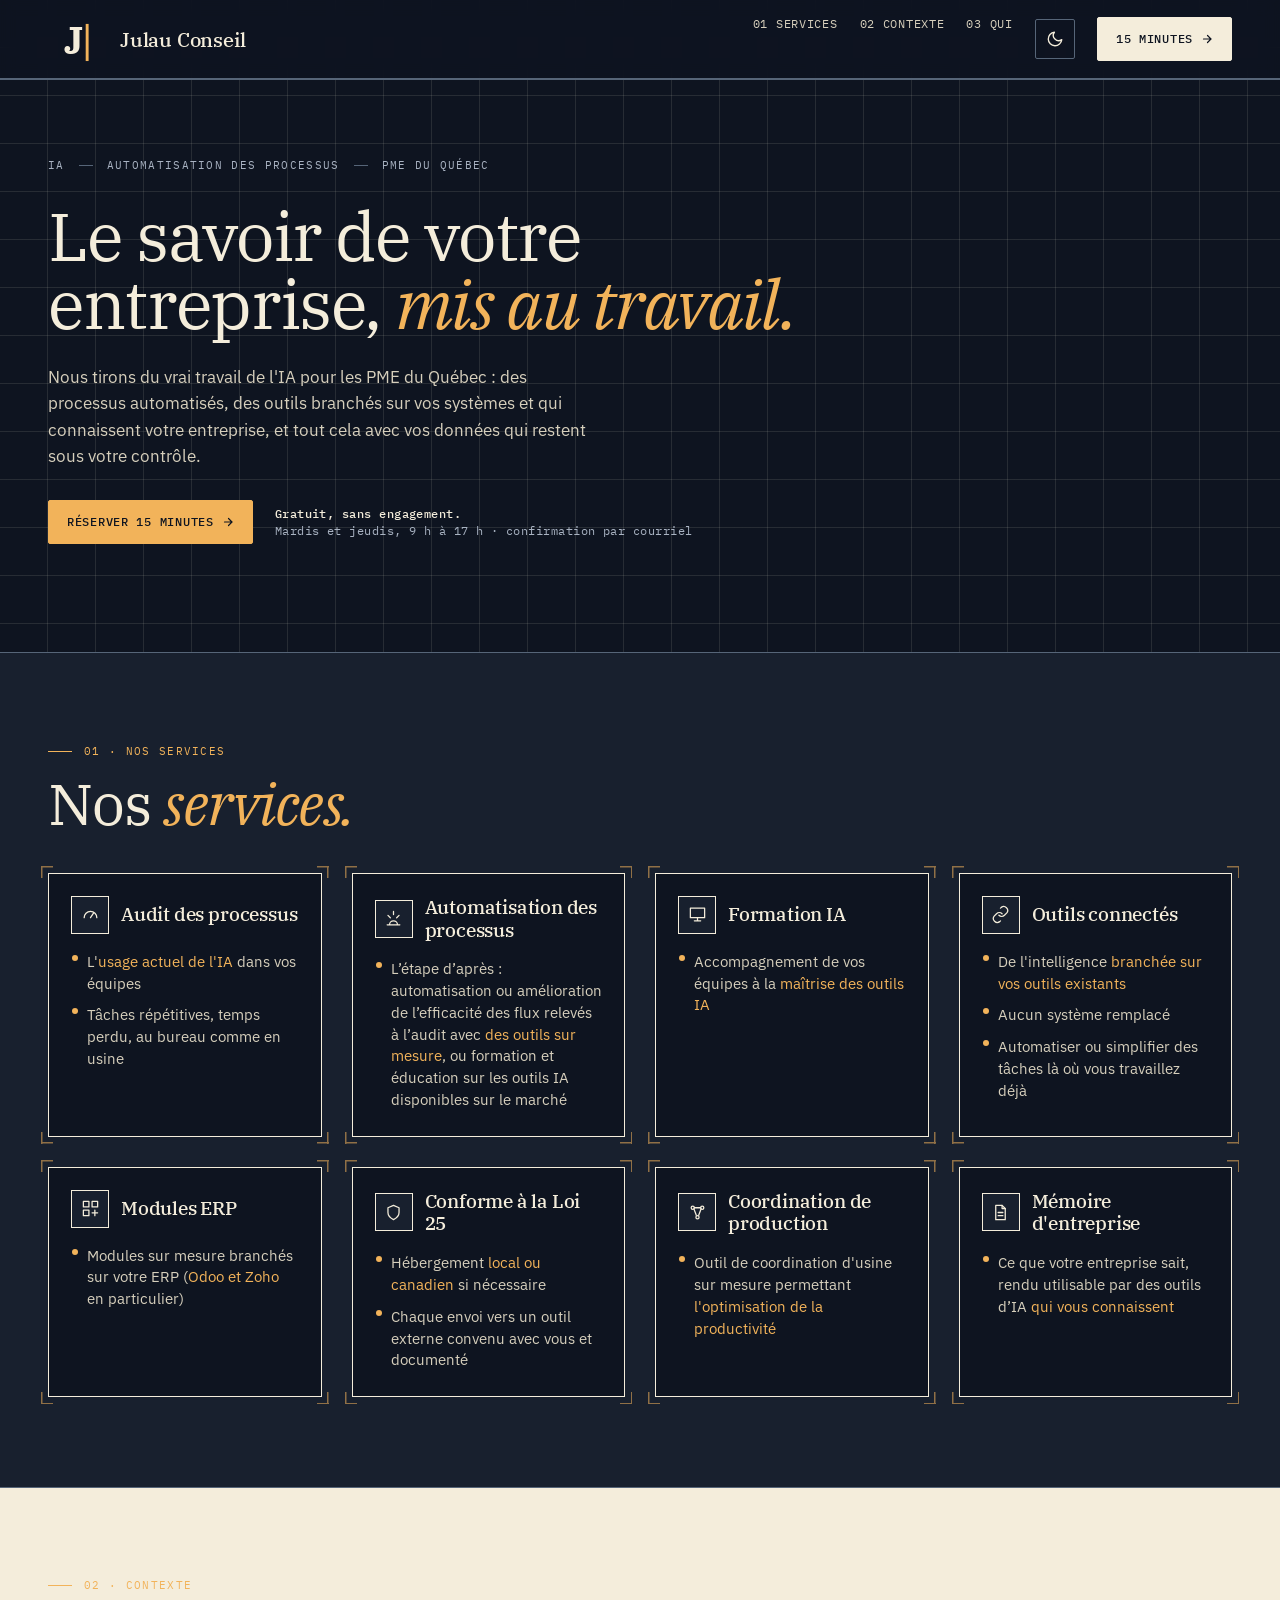
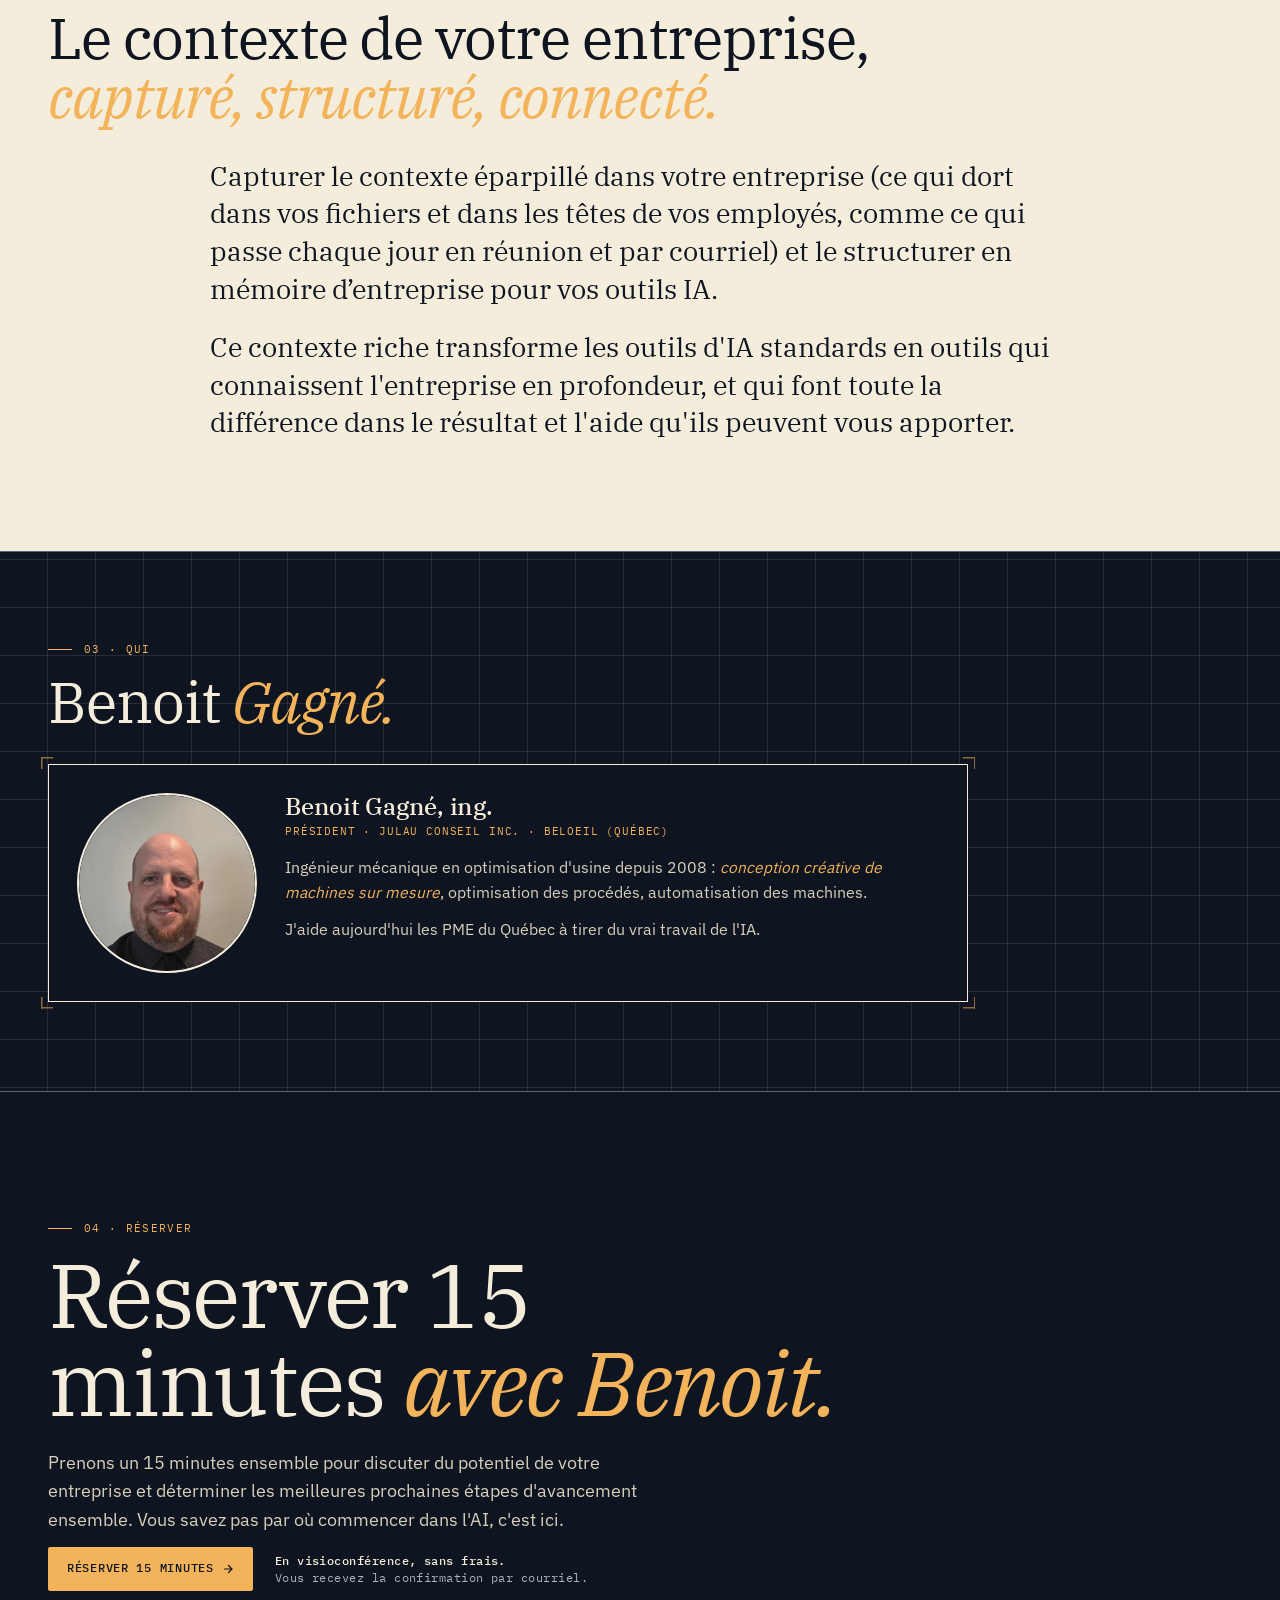
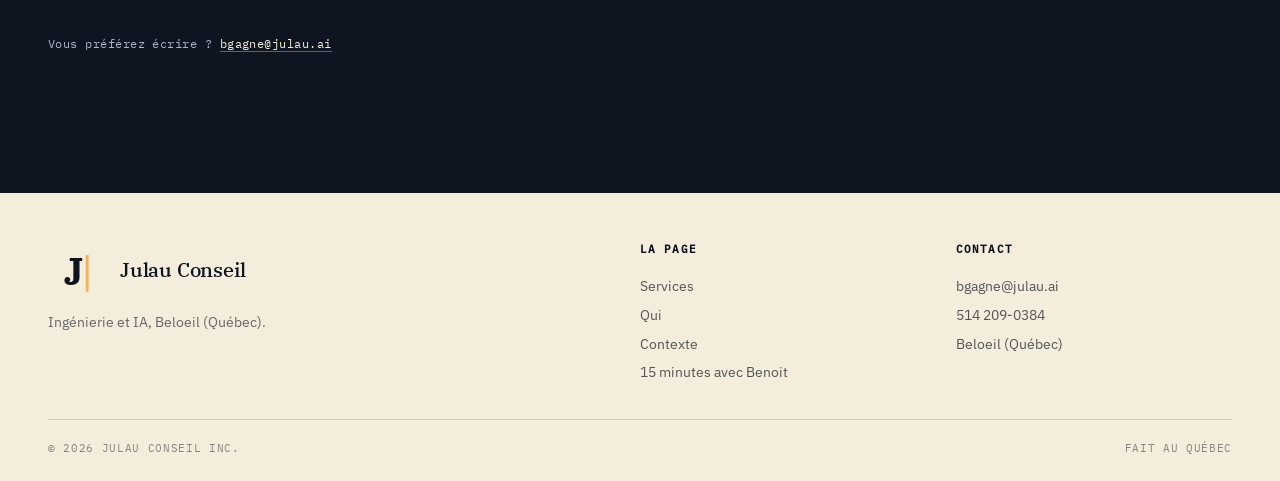
==== index.html @ 81b2fa77 "Site v13 : la version simple, en français, remplace la page d'attente Hero tranché par Benoit, huit " ====
<!doctype html>
<html lang="fr" data-theme="noir"><head><meta charset="utf-8"/><meta name="viewport" content="width=device-width,initial-scale=1"/>
<title>Julau Conseil · IA et automatisation des processus</title>
<meta name="description" content="Julau Conseil : audit et automatisation des processus, formation IA, outils connectés, modules ERP (Odoo, Zoho) et coordination de production pour les PME du Québec. Vos données sous votre contrôle. Réserver 15 minutes.">
<link rel="alternate" hreflang="fr" href="https://julau.ai/">
<link rel="alternate" hreflang="x-default" href="https://julau.ai/">
<link rel="stylesheet" href="fonts.css"><link rel="stylesheet" href="site.css">
<link rel="stylesheet" href="v13-anim.css">
<script>(function(){try{var t=localStorage.getItem('julau-theme');document.documentElement.setAttribute('data-theme',(t==='noir'||t==='atelier')?t:'noir')}catch(_){document.documentElement.setAttribute('data-theme','noir')}})();</script>
<style>
/* v13 · la version simple (COMMENTAIRES-BENOIT-2026-09-15.md) : hero tranché, sept tuiles égales, le fond, qui, réserver. */
.sv p{font-size:14.5px}
section{padding:clamp(56px,7vw,92px) 0}
.sept .sv{padding:22px 22px 20px}
.sept .sv h3{font-size:19px;margin-bottom:8px}
.fp{width:180px;height:180px}@media(max-width:640px){.fp{width:150px;height:150px}}
@media(min-width:641px){.f{grid-template-columns:180px 1fr}}
</style>
</head><body>

<header class="nav"><div class="wrap ni">
<a href="#" class="logo"><svg class="lm" viewBox="0 0 100 100" aria-label="J"><text x="62" y="76" text-anchor="end" font-size="66">J</text><rect x="65" y="24" width="5" height="64"/></svg>Julau Conseil</a>
<nav class="nl"><a href="#services" class="hs">01 Services</a><a href="#fond" class="hs">02 Contexte</a><a href="#qui" class="hs">03 Qui</a>
<button class="tglt" id="themeToggle" aria-label="Basculer entre thème clair et sombre" title="Basculer thème">
  <svg class="sun" viewBox="0 0 24 24" fill="none" stroke="currentColor" stroke-width="1.8" stroke-linecap="round" stroke-linejoin="round"><circle cx="12" cy="12" r="4"/><path d="M12 2v2M12 20v2M4.93 4.93l1.41 1.41M17.66 17.66l1.41 1.41M2 12h2M20 12h2M4.93 19.07l1.41-1.41M17.66 6.34l1.41-1.41"/></svg>
  <svg class="moon" viewBox="0 0 24 24" fill="none" stroke="currentColor" stroke-width="1.8" stroke-linecap="round" stroke-linejoin="round"><path d="M21 12.79A9 9 0 1 1 11.21 3 7 7 0 0 0 21 12.79z"/></svg>
</button>
<a href="https://agenticos-lab.tail023ea2.ts.net/bgagne/premier-contact" class="btn b1" rel="noopener">15 minutes <svg class="ar" width="12" height="12" viewBox="0 0 24 24" fill="none" stroke="currentColor" stroke-width="2.4" stroke-linecap="round"><path d="M5 12h14M13 5l7 7-7 7"/></svg></a></nav>
</div></header>

<section class="hero"><div class="wrap">
  <div class="h-meta v13-rv"><span>IA</span><span class="s"></span><span>Automatisation des processus</span><span class="s"></span><span>PME du Québec</span></div>
  <h1 class="ht v13-rv d1">Le savoir de votre entreprise, <span class="em">mis au travail.</span></h1>
<p class="hs v13-rv d2">Nous tirons du vrai travail de l'IA pour les PME du Québec : des processus automatisés, des outils branchés sur vos systèmes et qui connaissent votre entreprise, et tout cela avec vos données qui restent sous votre contrôle.</p>
  <div class="hc v13-rv d3">
    <a href="https://agenticos-lab.tail023ea2.ts.net/bgagne/premier-contact" class="btn b1 rouille" rel="noopener">Réserver 15 minutes <svg class="ar" width="12" height="12" viewBox="0 0 24 24" fill="none" stroke="currentColor" stroke-width="2.4" stroke-linecap="round"><path d="M5 12h14M13 5l7 7-7 7"/></svg></a>
    <div class="dispo"><b>Gratuit, sans engagement.</b><br>Mardis et jeudis, 9 h à 17 h · confirmation par courriel</div>
  </div>
</div></section>

<section class="plein" id="services"><div class="wrap">
  <div class="v13-rv"><div class="sn">01 · Nos services</div>
  <h2 class="st">Nos <span class="em">services.</span></h2></div>
  <div class="sept">
    <div class="sv v13-rv d1"><div class="tete"><div class="ib"><svg viewBox="0 0 24 24"><path d="M4 16a8 8 0 0 1 16 0"/><path d="M12 16l4-6"/></svg></div><h3>Audit des processus</h3></div>
      <ul><li>L'<span class="em">usage actuel de l'IA</span> dans vos équipes</li><li>Tâches répétitives, temps perdu, au bureau comme en usine</li></ul></div>
    <div class="sv v13-rv d2"><div class="tete"><div class="ib"><svg viewBox="0 0 24 24"><path d="M12 3v4M5 8l3 3M19 8l-3 3M4 20h16M7 20a5 5 0 0 1 10 0"/></svg></div><h3>Automatisation des processus</h3></div>
      <ul><li>L’étape d’après : automatisation ou amélioration de l’efficacité des flux relevés à l’audit avec <span class="em">des outils sur mesure</span>, ou formation et éducation sur les outils IA disponibles sur le marché</li></ul></div>
    <div class="sv v13-rv d3"><div class="tete"><div class="ib"><svg viewBox="0 0 24 24"><rect x="3" y="4" width="18" height="12"/><path d="M8 20h8M12 16v4"/></svg></div><h3>Formation IA</h3></div>
      <ul><li>Accompagnement de vos équipes à la <span class="em">maîtrise des outils IA</span></li></ul></div>
    <div class="sv v13-rv d4"><div class="tete"><div class="ib"><svg viewBox="0 0 24 24"><path d="M10 13a5 5 0 0 0 7 0l3-3a5 5 0 0 0-7-7l-1 1"/><path d="M14 11a5 5 0 0 0-7 0l-3 3a5 5 0 0 0 7 7l1-1"/></svg></div><h3>Outils connectés</h3></div>
      <ul><li>De l'intelligence <span class="em">branchée sur vos outils existants</span></li><li>Aucun système remplacé</li><li>Automatiser ou simplifier des tâches là où vous travaillez déjà</li></ul></div>
    <div class="sv v13-rv d1"><div class="tete"><div class="ib"><svg viewBox="0 0 24 24"><rect x="3" y="3" width="7" height="7"/><rect x="14" y="3" width="7" height="7"/><rect x="3" y="14" width="7" height="7"/><path d="M17.5 14v7M14 17.5h7"/></svg></div><h3>Modules ERP</h3></div>
      <ul><li>Modules sur mesure branchés sur votre ERP (<span class="em">Odoo et Zoho</span> en particulier)</li></ul></div>
    <div class="sv v13-rv d2"><div class="tete"><div class="ib"><svg viewBox="0 0 24 24"><path d="M12 21s7-3.5 7-9V6l-7-3-7 3v6c0 5.5 7 9 7 9z"/></svg></div><h3>Conforme à la Loi 25</h3></div>
      <ul><li>Hébergement <span class="em">local ou canadien</span> si nécessaire</li><li>Chaque envoi vers un outil externe convenu avec vous et documenté</li></ul></div>
    <div class="sv v13-rv d3"><div class="tete"><div class="ib"><svg viewBox="0 0 24 24"><circle cx="6" cy="6" r="2"/><circle cx="18" cy="6" r="2"/><circle cx="12" cy="18" r="2"/><path d="M7.5 7.5l3 8M16.5 7.5l-3 8M8 6h8"/></svg></div><h3>Coordination de production</h3></div>
      <ul><li>Outil de coordination d'usine sur mesure permettant <span class="em">l'optimisation de la productivité</span></li></ul></div>
    <div class="sv v13-rv d4"><div class="tete"><div class="ib"><svg viewBox="0 0 24 24"><path d="M6 3h8l4 4v14H6z"/><path d="M14 3v4h4"/><path d="M9 12h6M9 16h6"/></svg></div><h3>Mémoire d'entreprise</h3></div><ul><li>Ce que votre entreprise sait, rendu utilisable par des outils d’IA <span class="em">qui vous connaissent</span></li></ul></div>
  </div>
</div></section>

<section class="prf" id="fond"><div class="wrap">
  <div class="v13-rv"><div class="sn">02 · Contexte</div><h2 class="st">Le contexte de votre entreprise, <span class="em">capturé, structuré, connecté.</span></h2></div>
  <div class="lt v13-rv d1">
    <p>Capturer le contexte éparpillé dans votre entreprise (ce qui dort dans vos fichiers et dans les têtes de vos employés, comme ce qui passe chaque jour en réunion et par courriel) et le structurer en mémoire d’entreprise pour vos outils IA.</p>
    <p>Ce contexte riche transforme les outils d'IA standards en outils qui connaissent l'entreprise en profondeur, et qui font toute la différence dans le résultat et l'aide qu'ils peuvent vous apporter.</p>
  </div>
</div></section>

<section id="qui"><div class="wrap">
  <div class="v13-rv"><div class="sn">03 · Qui</div><h2 class="st">Benoit <span class="em">Gagné.</span></h2></div>
  <div class="f v13-rv d1" style="margin-top:32px">
    <div class="fp rond"><img src="portrait-rond-large-480.webp" alt="Benoit Gagné, ingénieur, président de Julau Conseil" width="180" height="180" loading="lazy"></div>
    <div><h3 class="fn">Benoit Gagné, ing.</h3><div class="fr">Président · Julau Conseil inc. · Beloeil (Québec)</div>
      <p class="fb">Ingénieur mécanique en optimisation d'usine depuis 2008 : <span class="em">conception créative de machines sur mesure</span>, optimisation des procédés, automatisation des machines.</p>
      <p class="fb">J'aide aujourd'hui les PME du Québec à tirer du vrai travail de l'IA.</p></div>
  </div>
</div></section>

<section class="cf" id="reserver"><div class="wrap">
  <div class="v13-rv"><div class="sn">04 · Réserver</div>
  <h2>Réserver 15 minutes <span class="em">avec Benoit.</span></h2>
  <p class="ld">Prenons un 15 minutes ensemble pour discuter du potentiel de votre entreprise et déterminer les meilleures prochaines étapes d'avancement ensemble. Vous savez pas par où commencer dans l'AI, c'est ici.</p></div>
  <div class="hc v13-rv d1">
    <a href="https://agenticos-lab.tail023ea2.ts.net/bgagne/premier-contact" class="btn b1 rouille" rel="noopener">Réserver 15 minutes <svg class="ar" width="12" height="12" viewBox="0 0 24 24" fill="none" stroke="currentColor" stroke-width="2.4" stroke-linecap="round"><path d="M5 12h14M13 5l7 7-7 7"/></svg></a>
    <div class="dispo"><b>En visioconférence, sans frais.</b><br>Vous recevez la confirmation par courriel.</div>
  </div>
  <p class="autre v13-rv d2">Vous préférez écrire ? <a href="mailto:bgagne@julau.ai?subject=Premier%20contact%20%C2%B7%2015%20minutes">bgagne@julau.ai</a></p>
</div></section>

<footer><div class="wrap">
  <div class="fgt">
    <div><div class="logo"><svg class="lm" viewBox="0 0 100 100" aria-label="J"><text x="62" y="76" text-anchor="end" font-size="66">J</text><rect x="65" y="24" width="5" height="64"/></svg>Julau Conseil</div><p>Ingénierie et IA, Beloeil (Québec).</p></div>
    <div><h4>La page</h4><ul><li><a href="#services">Services</a></li><li><a href="#qui">Qui</a></li><li><a href="#fond">Contexte</a></li><li><a href="https://agenticos-lab.tail023ea2.ts.net/bgagne/premier-contact" rel="noopener">15 minutes avec Benoit</a></li></ul></div>
    <div><h4>Contact</h4><ul><li><a href="mailto:bgagne@julau.ai">bgagne@julau.ai</a></li><li><a href="tel:+15142090384">514 209-0384</a></li><li>Beloeil (Québec)</li></ul></div>
  </div>
  <div class="fb2"><div>© 2026 Julau Conseil inc.</div><div>Fait au Québec</div></div>
</div></footer>

<script src="v13-anim.js"></script>
<script src="site.js"></script>
</body></html>
---- fonts.css ----
/* IBM Plex servi en LOCAL (règle 6 du canon, Loi 25). Fichiers @fontsource, sous-ensemble latin. */
@font-face{font-family:"IBM Plex Serif";font-style:normal;font-weight:400;font-display:swap;src:url(fonts/ibm-plex-serif-latin-400-normal.woff2) format("woff2")}
@font-face{font-family:"IBM Plex Serif";font-style:italic;font-weight:400;font-display:swap;src:url(fonts/ibm-plex-serif-latin-400-italic.woff2) format("woff2")}
@font-face{font-family:"IBM Plex Serif";font-style:normal;font-weight:500;font-display:swap;src:url(fonts/ibm-plex-serif-latin-500-normal.woff2) format("woff2")}
@font-face{font-family:"IBM Plex Serif";font-style:italic;font-weight:500;font-display:swap;src:url(fonts/ibm-plex-serif-latin-500-italic.woff2) format("woff2")}
@font-face{font-family:"IBM Plex Serif";font-style:normal;font-weight:700;font-display:swap;src:url(fonts/ibm-plex-serif-latin-700-normal.woff2) format("woff2")}
@font-face{font-family:"IBM Plex Sans";font-style:normal;font-weight:400;font-display:swap;src:url(fonts/ibm-plex-sans-latin-400-normal.woff2) format("woff2")}
@font-face{font-family:"IBM Plex Sans";font-style:normal;font-weight:500;font-display:swap;src:url(fonts/ibm-plex-sans-latin-500-normal.woff2) format("woff2")}
@font-face{font-family:"IBM Plex Sans";font-style:normal;font-weight:600;font-display:swap;src:url(fonts/ibm-plex-sans-latin-600-normal.woff2) format("woff2")}
@font-face{font-family:"IBM Plex Sans";font-style:normal;font-weight:700;font-display:swap;src:url(fonts/ibm-plex-sans-latin-700-normal.woff2) format("woff2")}
@font-face{font-family:"IBM Plex Mono";font-style:normal;font-weight:400;font-display:swap;src:url(fonts/ibm-plex-mono-latin-400-normal.woff2) format("woff2")}
@font-face{font-family:"IBM Plex Mono";font-style:normal;font-weight:500;font-display:swap;src:url(fonts/ibm-plex-mono-latin-500-normal.woff2) format("woff2")}
---- site.css ----
/* julau-v12 · charpente héritée de julau-v11 (Blueprint Atelier), texte neuf.
   Jetons : pinnai/branding/design-system/pinnai.css. Aucune couleur ni police inventée.
   Brief : pinnai/projets/siteweb/DESIGN-CE-QUE-BENOIT-AIME.md (15 sept. 2026). */

:root{
  --paper:#F1EEE5;--paper-2:#E9E4D6;--paper-3:#DDD6C2;
  --ink:#0E1A2B;--ink-2:#1E2E44;--ink-3:#4A5A72;--ink-4:#7A8599;
  --line:#C4BBA4;--line-2:#A89E84;
  --blue:#1F3E6E;--accent:#C8412A;--accent-2:#A8331F;
  --grid-op:.08;
  --f-serif:"IBM Plex Serif",Georgia,serif;
  --f-sans:"IBM Plex Sans",system-ui,sans-serif;
  --f-mono:"IBM Plex Mono",ui-monospace,monospace;
  --mx:1280px;--g:clamp(20px,4vw,48px);
}
html[data-theme="noir"] body{
  --paper:#0E1420;--paper-2:#18202E;--paper-3:#232D3E;
  --ink:#F4EDDB;--ink-2:#D6CFBC;--ink-3:#A9B3C2;--ink-4:#7C8798;
  --line:#3D4A5E;--line-2:#566578;
  --blue:#8EC3F2;--accent:#F2B35A;--accent-2:#F6C478;
  --grid-op:.32;
  background-image:
    linear-gradient(rgba(245,237,219,.11) 1px,transparent 1px),
    linear-gradient(90deg,rgba(245,237,219,.11) 1px,transparent 1px);
}
html[data-theme="noir"] body::before{opacity:0}

*{box-sizing:border-box}html,body{margin:0;padding:0}html{scroll-behavior:smooth}
body{
  background:var(--paper);color:var(--ink);
  font-family:var(--f-sans);font-size:16px;line-height:1.55;
  -webkit-font-smoothing:antialiased;overflow-x:hidden;
  background-image:
    linear-gradient(var(--line) 1px,transparent 1px),
    linear-gradient(90deg,var(--line) 1px,transparent 1px);
  background-size:48px 48px;background-position:-1px -1px;
  transition:background-color .35s ease,color .35s ease;
}
body::before{content:"";position:fixed;inset:0;background:var(--paper);opacity:calc(1 - var(--grid-op));pointer-events:none;z-index:-1}
a{color:inherit;text-decoration:none}button{font:inherit;cursor:pointer;border:none;background:none;color:inherit}
:focus-visible{outline:2px solid var(--accent);outline-offset:3px}
img,svg{display:block;max-width:100%}
.wrap{max-width:var(--mx);margin:0 auto;padding:0 var(--g);position:relative}
.mono{font-family:var(--f-mono);letter-spacing:.02em}
em.em,.em{font-style:italic;color:var(--accent)}

/* coins-crochets sur les cartes */
.f,.tl,.sv,.crochets{position:relative}
.sv::before,.f::before,.tl::before,.crochets::before{
  content:"";position:absolute;inset:-8px;pointer-events:none;opacity:.55;color:var(--accent);
  background-image:
    linear-gradient(currentColor,currentColor),linear-gradient(currentColor,currentColor),
    linear-gradient(currentColor,currentColor),linear-gradient(currentColor,currentColor),
    linear-gradient(currentColor,currentColor),linear-gradient(currentColor,currentColor),
    linear-gradient(currentColor,currentColor),linear-gradient(currentColor,currentColor);
  background-repeat:no-repeat;
  background-size:12px 1.5px,1.5px 12px,12px 1.5px,1.5px 12px,12px 1.5px,1.5px 12px,12px 1.5px,1.5px 12px;
  background-position:top left,top left,top right,top right,bottom left,bottom left,bottom right,bottom right;
}
@media(max-width:640px){.sv::before,.f::before,.tl::before,.crochets::before{inset:-7px}}
/* le portrait en rond (Benoit, 15 sept. au soir) */
.fp.rond,.fp.rond img{border-radius:50%}
.fp.rond{box-shadow:none;border-width:2px}
/* sept tuiles égales (v13, la version simple) : 4 + 3 sur bureau, 2 colonnes sous 1100, 1 sous 600 */
.sept{display:grid;grid-template-columns:repeat(4,1fr);gap:30px;margin-top:40px}
@media(max-width:1100px){.sept{grid-template-columns:1fr 1fr}}
@media(max-width:600px){.sept{grid-template-columns:1fr}}
.sept .sv{border:1.5px solid var(--ink)}
.sept .sv .ib{width:38px;height:38px;border:1.5px solid var(--ink);background:var(--paper-2);display:grid;place-items:center;color:var(--ink);margin-bottom:16px}
.sept .sv .ib svg{width:19px;height:19px;stroke:currentColor;stroke-width:1.6;fill:none;stroke-linecap:round;stroke-linejoin:round}
.sept{align-items:stretch}
.sept .sv .tete{display:flex;align-items:center;gap:12px;margin-bottom:12px}
.sept .sv .tete .ib{margin:0;flex:0 0 38px}
.sept .sv .tete h3{margin:0}
.sept .sv ul{list-style:none;padding:0;margin:0}
.sept .sv li{padding:5px 0 5px 16px;position:relative;font-size:14.5px;color:var(--ink-2);line-height:1.5}
.sept .sv li::before{content:"";position:absolute;left:1px;top:.62em;width:6px;height:6px;border-radius:50%;background:var(--accent)}
.sept .sv li .em{font-style:normal;color:var(--accent)}
/* six services développés (version D) */
.six{display:grid;grid-template-columns:repeat(3,1fr);gap:30px;margin-top:44px}
@media(max-width:960px){.six{grid-template-columns:1fr 1fr}}
@media(max-width:600px){.six{grid-template-columns:1fr}}
.six .sv{border:1.5px solid var(--ink);padding:26px 26px 24px}
.six .sv .ib{width:38px;height:38px;border:1.5px solid var(--ink);background:var(--paper-2);display:grid;place-items:center;color:var(--ink);margin-bottom:16px}
.six .sv .ib svg{width:19px;height:19px;stroke:currentColor;stroke-width:1.6;fill:none;stroke-linecap:round;stroke-linejoin:round}
.six .sv h3{font-size:20px}
.six .sv p{font-size:14.5px}
.etq{display:inline-block;font-family:var(--f-mono);font-size:10px;letter-spacing:.14em;text-transform:uppercase;color:var(--accent);border:1px solid var(--accent);padding:3px 9px;border-radius:2px;margin-bottom:14px}

/* ── nav ── */
.nav{position:sticky;top:0;z-index:50;background:color-mix(in srgb,var(--paper) 88%,transparent);backdrop-filter:blur(8px);border-bottom:1px solid var(--line-2)}
.ni{display:flex;align-items:center;justify-content:space-between;height:78px;gap:12px}
.logo{display:flex;align-items:center;gap:14px;font-family:var(--f-serif);font-weight:500;font-size:20px;letter-spacing:-.01em;white-space:nowrap}
.logo .lm{width:58px;height:58px;overflow:visible;display:block;flex:0 0 58px}
.logo .lm text{font-family:var(--f-serif);font-weight:700;fill:currentColor}
.logo .lm rect{fill:var(--accent)}
.nl{display:flex;align-items:center;gap:22px}
.nl a{color:var(--ink-2);font-family:var(--f-mono);font-size:12px;text-transform:uppercase;letter-spacing:.06em;transition:color .15s}
.nl a:hover{color:var(--accent)}
@media(max-width:860px){.nl .hs{display:none}.nl{gap:10px}}
@media(max-width:430px){.logo{font-size:16px;gap:8px}.logo .lm{width:46px;height:46px;flex-basis:46px}.nl{gap:8px}.nl .btn{padding:8px 10px;font-size:10.5px;min-height:38px}.tglt{width:34px;height:34px}}
.nl .lang{font-family:var(--f-mono);font-size:12px;letter-spacing:.1em;color:var(--ink-2);border:1px solid var(--line-2);border-radius:2px;min-height:40px;padding:0 12px;display:inline-flex;align-items:center;text-transform:uppercase}
.nl .lang:hover{border-color:var(--ink);color:var(--accent)}
@media(max-width:430px){.nl .lang{min-height:34px;padding:0 8px;font-size:11px}}
.tglt{width:40px;height:40px;border:1px solid var(--line-2);background:transparent;display:grid;place-items:center;color:var(--ink);cursor:pointer;border-radius:2px;transition:border-color .18s,color .18s;position:relative;flex-shrink:0}
.tglt:hover{border-color:var(--ink);color:var(--accent)}
.tglt svg{width:18px;height:18px;display:block;transition:transform .45s cubic-bezier(.6,.1,.3,1),opacity .3s ease;position:absolute}
.tglt .sun{opacity:1;transform:rotate(0)}.tglt .moon{opacity:0;transform:rotate(90deg) scale(.6)}
html[data-theme="noir"] .tglt .sun{opacity:0;transform:rotate(-90deg) scale(.6)}
html[data-theme="noir"] .tglt .moon{opacity:1;transform:rotate(0) scale(1)}
.btn{display:inline-flex;align-items:center;gap:8px;padding:10px 18px;font-family:var(--f-mono);font-size:12px;font-weight:500;text-transform:uppercase;letter-spacing:.06em;min-height:44px;white-space:nowrap;border-radius:2px;transition:transform .15s,background .2s,border-color .2s,color .2s}
.b1{background:var(--ink);color:var(--paper);border:1px solid var(--ink)}.b1:hover{background:var(--accent);border-color:var(--accent);transform:translateY(-1px)}
.bg{background:transparent;color:var(--ink);border:1px solid var(--ink)}.bg:hover{background:var(--ink);color:var(--paper)}
.nl a.b1{color:var(--paper)}.nl a.b1:hover{color:var(--paper)}
.btn .ar{transition:transform .15s}.btn:hover .ar{transform:translateX(2px)}
.b1.rouille{background:var(--accent);border-color:var(--accent);color:#F4EDDB}
.b1.rouille:hover{background:var(--accent-2);border-color:var(--accent-2)}
html[data-theme="noir"] .b1.rouille{color:#0E1420}

/* ── hero ── */
.hero{position:relative;padding:clamp(44px,6vw,80px) 0 clamp(40px,5vw,72px)}
.h-meta{font-family:var(--f-mono);font-size:11px;color:var(--ink-3);text-transform:uppercase;letter-spacing:.12em;margin-bottom:28px;display:flex;gap:14px;align-items:center;flex-wrap:wrap}
.h-meta .s{width:14px;height:1px;background:var(--line-2)}
h1.ht{font-family:var(--f-serif);font-weight:400;font-size:clamp(38px,5.3vw,74px);line-height:1;letter-spacing:-.02em;margin:0 0 26px;text-wrap:balance;max-width:19ch}
h1.ht .em{font-style:italic;color:var(--accent)}
.hs{font-size:clamp(16px,1.3vw,19px);color:var(--ink-2);max-width:56ch;line-height:1.6;margin:0 0 30px}
.hc{display:flex;gap:14px 22px;flex-wrap:wrap;align-items:center;margin-bottom:44px}
.dispo{font-family:var(--f-mono);font-size:11.5px;color:var(--ink-3);letter-spacing:.04em;line-height:1.5}
.dispo b{color:var(--ink);font-weight:500}

/* la bande des six tuiles : le verso de la carte */
.t6{border-top:1px solid var(--line-2);padding-top:20px;display:grid;grid-template-columns:repeat(6,1fr);gap:12px 18px}
@media(max-width:1000px){.t6{grid-template-columns:repeat(3,1fr)}}
@media(max-width:600px){.t6{grid-template-columns:1fr 1fr}}
.t6 .ti6{display:flex;align-items:center;gap:10px;min-width:0}
.t6 .ib{width:34px;height:34px;flex:0 0 34px;border:1.5px solid var(--ink);background:var(--paper-2);display:grid;place-items:center;color:var(--ink)}
.t6 .ib svg{width:17px;height:17px;stroke:currentColor;stroke-width:1.6;fill:none;stroke-linecap:round;stroke-linejoin:round}
.t6 .lb{font-family:var(--f-mono);font-size:10.5px;letter-spacing:.1em;text-transform:uppercase;color:var(--ink-2);line-height:1.3}

/* ── sections ── */
section{padding:clamp(72px,9vw,120px) 0;position:relative;border-top:1px solid var(--line-2)}
.plein{background:var(--paper-2)}
.sn{font-family:var(--f-mono);font-size:11px;color:var(--accent);text-transform:uppercase;letter-spacing:.12em;margin-bottom:14px;display:flex;gap:12px;align-items:center}
.sn::before{content:"";width:24px;height:1px;background:var(--accent)}
h2.st{font-family:var(--f-serif);font-weight:400;font-size:clamp(32px,4.8vw,58px);line-height:1.02;letter-spacing:-.018em;margin:0 0 18px;max-width:24ch;text-wrap:balance}
h2.st .em{font-style:italic;color:var(--accent)}
.sl{font-size:clamp(16px,1.3vw,18px);color:var(--ink-2);max-width:60ch;line-height:1.6}

/* les trois peurs */
.sg{display:grid;grid-template-columns:repeat(3,1fr);gap:30px;margin-top:48px}
@media(max-width:900px){.sg{grid-template-columns:1fr;gap:30px}}
.sv{padding:28px;border:1.5px solid var(--ink);display:flex;flex-direction:column;background:var(--paper);transition:background .2s}
.sv:hover{background:var(--paper-2)}
.sv .num{font-family:var(--f-serif);font-style:italic;font-size:44px;line-height:1;color:var(--accent);margin-bottom:18px}
.sv h3{font-family:var(--f-serif);font-weight:500;font-size:22px;line-height:1.2;margin:0 0 12px;letter-spacing:-.01em}
.sv p{color:var(--ink-2);font-size:15px;margin:0;line-height:1.6}
.sv p b{color:var(--ink);font-weight:500}

/* le fond, deux colonnes */
.pg{display:grid;grid-template-columns:1.1fr 1fr;gap:clamp(32px,5vw,80px);align-items:start;margin-top:48px}
@media(max-width:900px){.pg{grid-template-columns:1fr}}
.pb p{font-size:17px;color:var(--ink-2);margin:0 0 16px;max-width:56ch;line-height:1.65}
.pb p .em{font-style:italic;color:var(--accent)}
.tl{background:var(--paper);border:1.5px solid var(--ink);padding:24px}
.tl h3{font-family:var(--f-serif);font-weight:500;font-size:18px;margin:0 0 16px;letter-spacing:-.005em}
.ti{display:grid;grid-template-columns:32px 1fr;gap:14px;padding:12px 0;border-bottom:1px dashed var(--line)}
.ti:last-child{border-bottom:none}
.tii{width:32px;height:32px;border:1.5px solid var(--ink);background:var(--paper-2);display:grid;place-items:center;color:var(--ink);font-family:var(--f-mono);font-size:11px}
.tt{font-weight:600;font-size:14.5px;margin-bottom:3px}
.td{font-size:13.5px;color:var(--ink-2);line-height:1.5}

/* l'inversion : la diapositive dans l'autre couleur */
.prf{background:var(--ink);color:var(--paper)}
.prf .sn{color:var(--accent)}.prf .sn::before{background:var(--accent)}
.prf h2.st{color:var(--paper)}.prf h2.st .em{color:var(--accent)}
.lt{max-width:860px;margin:0 auto;padding-top:12px}
.lt p{font-family:var(--f-serif);font-weight:400;font-size:clamp(19px,2.2vw,27px);line-height:1.4;margin:0 0 20px;text-wrap:pretty}
.lt p .em{font-style:italic;color:var(--accent)}
.lt.lettrine p:first-of-type::first-letter{font-size:2.8em;float:left;line-height:.85;color:var(--accent);padding:6px 14px 0 0;font-family:var(--f-serif)}
.ls{margin-top:32px;padding-top:22px;border-top:1px solid color-mix(in srgb,var(--paper) 20%,transparent)}
.lsg{font-family:var(--f-serif);font-style:italic;font-size:34px;color:var(--accent);margin-bottom:6px;line-height:1}
.lsn{font-family:var(--f-serif);font-size:17px;font-weight:500}
.lsr{font-family:var(--f-mono);font-size:10.5px;color:var(--ink-4);text-transform:uppercase;letter-spacing:.06em;margin-top:3px}

/* le fondateur */
.fi{display:grid;grid-template-columns:1fr 1.2fr;gap:clamp(32px,5vw,72px);align-items:end;margin-bottom:40px}
@media(max-width:900px){.fi{grid-template-columns:1fr}}
.f{background:var(--paper);border:1.5px solid var(--ink);padding:28px;display:grid;grid-template-columns:200px 1fr;gap:28px;align-items:start;max-width:920px}
@media(max-width:640px){.f{grid-template-columns:1fr}}
.fp{width:200px;height:200px;background:var(--paper-3);border:1.5px solid var(--ink);overflow:hidden;box-shadow:5px 5px 0 var(--line-2)}
.fp img{width:100%;height:100%;object-fit:cover}
@media(max-width:640px){.fp{width:160px;height:160px}}
.fn{font-family:var(--f-serif);font-weight:500;font-size:24px;margin:0 0 4px;letter-spacing:-.01em;line-height:1.1}
.fr{font-family:var(--f-mono);font-size:10.5px;color:var(--accent);text-transform:uppercase;letter-spacing:.08em;margin-bottom:16px}
.fb{font-size:15.5px;color:var(--ink-2);line-height:1.6;margin:0 0 12px}
.fb .em{font-style:italic;color:var(--accent)}

/* la réservation : maquette du geste, un jour, une heure, trois champs */
.cf{padding:clamp(80px,10vw,130px) 0;background:var(--paper);position:relative}
.cf h2{font-family:var(--f-serif);font-weight:400;font-size:clamp(40px,7vw,96px);line-height:.98;letter-spacing:-.025em;margin:0 0 22px;max-width:16ch;text-wrap:balance}
.cf h2 .em{font-style:italic;color:var(--accent)}
.cf .ld{font-size:clamp(16px,1.4vw,19px);color:var(--ink-2);max-width:56ch;margin:0 0 12px;line-height:1.6}
.cf .ld2{font-size:15.5px;color:var(--ink-3);max-width:60ch;margin:0 0 36px;line-height:1.6}
.resa{background:var(--paper);border:1.5px solid var(--ink);padding:clamp(20px,3vw,32px);max-width:920px;box-shadow:8px 8px 0 var(--line-2);position:relative}
.resa .etapes{display:flex;gap:0;margin:0 0 22px;border-bottom:1px solid var(--line);flex-wrap:wrap}
.resa .etape{font-family:var(--f-mono);font-size:11px;letter-spacing:.1em;text-transform:uppercase;color:var(--ink-4);padding:0 14px;min-height:42px;display:flex;align-items:center;gap:8px;border-bottom:2px solid transparent;margin-bottom:-1px}
.resa .etape.vive{color:var(--ink);border-bottom-color:var(--accent)}
.resa .etape .n{width:18px;height:18px;border:1px solid currentColor;border-radius:50%;display:grid;place-items:center;font-size:9.5px}
.resa .panneau{display:none}.resa .panneau.vu{display:block}
.resa .jours{display:grid;grid-template-columns:repeat(auto-fill,minmax(180px,1fr));gap:12px}
@media(max-width:640px){.resa .jours{grid-template-columns:1fr 1fr}}
.resa .jour{background:var(--paper-2);border:1px solid var(--line-2);border-radius:2px;padding:14px 16px;text-align:left;cursor:pointer;color:var(--ink);min-height:72px;font-family:var(--f-sans)}
.resa .jour:hover{border-color:var(--accent)}
.resa .jour .sem{font-family:var(--f-mono);font-size:10.5px;letter-spacing:.12em;text-transform:uppercase;color:var(--ink-4);display:block;margin-bottom:4px}
.resa .jour .dat{font-size:16px;font-weight:600;display:block}
.resa .heures{display:grid;grid-template-columns:repeat(auto-fill,minmax(96px,1fr));gap:9px}
.resa .heure{background:var(--paper);border:1px solid var(--line-2);border-radius:2px;min-height:46px;cursor:pointer;font-family:var(--f-mono);font-size:13.5px;color:var(--ink)}
.resa .heure:hover{border-color:var(--accent);color:var(--accent)}
.resa .heure.prise{opacity:.34;cursor:not-allowed;text-decoration:line-through}
.resa .midi{grid-column:1/-1;font-family:var(--f-mono);font-size:10px;letter-spacing:.14em;text-transform:uppercase;color:var(--ink-4);display:flex;align-items:center;gap:10px;margin:8px 0 2px}
.resa .midi::before,.resa .midi::after{content:"";flex:1;height:1px;background:var(--line)}
.resa .recap{background:var(--paper-2);border-left:2px solid var(--accent);padding:12px 16px;margin:0 0 20px}
.resa .recap .q{font-family:var(--f-mono);font-size:10.5px;letter-spacing:.12em;text-transform:uppercase;color:var(--ink-4);display:block;margin-bottom:3px}
.resa .recap .r{font-size:16px;font-weight:600}
.resa form{display:grid;gap:16px;max-width:520px}
.resa label{display:block;font-family:var(--f-mono);font-size:10.5px;letter-spacing:.12em;text-transform:uppercase;color:var(--ink-3);margin:0 0 6px}
.resa input{width:100%;min-height:46px;padding:0 14px;font-family:var(--f-sans);font-size:15px;color:var(--ink);background:var(--paper);border:1px solid var(--line-2);border-radius:2px}
.resa input:focus{outline:2px solid var(--accent);outline-offset:1px;border-color:var(--accent)}
.resa .aide{font-family:var(--f-mono);font-size:11px;color:var(--ink-4);margin:6px 0 0;line-height:1.5}
.resa .retour{font-family:var(--f-mono);font-size:11.5px;letter-spacing:.06em;color:var(--ink-4);padding:10px 0;min-height:40px}
.resa .retour:hover{color:var(--accent)}
.resa .souv{display:flex;gap:11px;align-items:flex-start;border-top:1px solid var(--line);margin:28px 0 0;padding:16px 0 0;max-width:64ch}
.resa .souv svg{flex-shrink:0;margin-top:2px;stroke:var(--ink-3);fill:none;stroke-width:1.6;width:17px;height:17px}
.resa .souv p{margin:0;font-size:13.5px;color:var(--ink-3);line-height:1.55}
.resa .souv b{color:var(--ink-2);font-weight:600}
.resa .fini h3{font-family:var(--f-serif);font-size:26px;font-weight:500;margin:0 0 10px}
.resa .fini p{color:var(--ink-2);margin:0 0 10px;max-width:56ch}
.resa .maq{position:absolute;top:-11px;right:16px;background:var(--paper-2);border:1px solid var(--line);padding:2px 9px;font-family:var(--f-mono);font-size:10px;letter-spacing:.1em;text-transform:uppercase;color:var(--ink-4)}
.autre{margin-top:26px;font-family:var(--f-mono);font-size:11.5px;color:var(--ink-3);letter-spacing:.04em;line-height:1.6}
.autre a{color:var(--ink);border-bottom:1px solid var(--line-2)}.autre a:hover{color:var(--accent);border-color:var(--accent)}
.carte-photo{margin-top:44px;max-width:520px}
.carte-photo img{border:1.5px solid var(--ink);box-shadow:5px 5px 0 var(--line-2);max-height:440px;width:auto}
.carte-photo .lg{font-family:var(--f-mono);font-size:10.5px;color:var(--ink-4);letter-spacing:.06em;text-transform:uppercase;margin-top:10px}

/* pied */
footer{background:var(--ink);color:color-mix(in srgb,var(--paper) 70%,transparent);padding:48px 0 24px;font-size:14px}
.fgt{display:grid;grid-template-columns:2fr 1fr 1fr;gap:40px;margin-bottom:32px}
@media(max-width:700px){.fgt{grid-template-columns:1fr}}
footer .logo{color:var(--paper);margin-bottom:12px}
footer p{max-width:40ch;line-height:1.55;font-size:13.5px;color:color-mix(in srgb,var(--paper) 62%,transparent)}
footer h4{color:var(--paper);font-family:var(--f-mono);font-size:11px;text-transform:uppercase;letter-spacing:.1em;font-weight:600;margin:0 0 14px}
footer ul{list-style:none;padding:0;margin:0}footer li{padding:4px 0;font-size:13.5px}
footer a:hover{color:var(--accent)}
.fb2{padding-top:20px;border-top:1px solid color-mix(in srgb,var(--paper) 14%,transparent);display:flex;justify-content:space-between;flex-wrap:wrap;gap:12px;font-family:var(--f-mono);font-size:11px;color:color-mix(in srgb,var(--paper) 48%,transparent);text-transform:uppercase;letter-spacing:.06em}

/* ── l'apparition du texte (Benoit, 15 sept. : « dans la façon dont le texte apparaît »).
      Chaque élément d'un bloc entre l'un après l'autre : opacity et transform SEULEMENT, 16 px,
      450 ms, 70 ms d'écart entre voisins (--i posé par site.js), une seule fois. La classe .js
      n'existe que si l'observateur tourne : sans JavaScript, tout est visible d'emblée. ── */
.js .rv-feuille,.js .rv-groupe > *{opacity:0;transform:translateY(16px);transition:opacity .45s ease,transform .45s cubic-bezier(.2,.6,.2,1);transition-delay:calc(var(--i,0) * 70ms)}
.js .rv-feuille.in,.js .rv-groupe.in > *{opacity:1;transform:none}
.js .rv.d1{--d:1}.js .rv.d2{--d:2}.js .rv.d3{--d:3}.js .rv.d4{--d:4}
.js .rv.d1.rv-feuille,.js .rv.d1.rv-groupe > *{transition-delay:calc(var(--i,0) * 70ms + 70ms)}
.js .rv.d2.rv-feuille,.js .rv.d2.rv-groupe > *{transition-delay:calc(var(--i,0) * 70ms + 140ms)}
.js .rv.d3.rv-feuille,.js .rv.d3.rv-groupe > *{transition-delay:calc(var(--i,0) * 70ms + 210ms)}
.js .rv.d4.rv-feuille,.js .rv.d4.rv-groupe > *{transition-delay:calc(var(--i,0) * 70ms + 280ms)}
@media(prefers-reduced-motion:reduce){.js .rv-feuille,.js .rv-groupe > *{opacity:1;transform:none;transition:none}*{animation:none!important;transition:none!important}}

/* filigrane d'aperçu, retiré à la publication */
.apercu{position:fixed;right:12px;bottom:12px;z-index:60;font-family:var(--f-mono);font-size:10px;letter-spacing:.1em;text-transform:uppercase;color:var(--ink-4);background:var(--paper-2);border:1px solid var(--line);border-radius:2px;padding:6px 11px;pointer-events:none}
---- v13-anim.css ----
/* Le texte reste visible au repos. Seul v13-anim.js pose ces classes. */
html.v13-motion .v13-pending {
  opacity: 0;
  transform: translateY(6px);
}

html.v13-motion .v13-entering {
  animation: v13-reveal 400ms cubic-bezier(.16, 1, .3, 1) var(--v13-delay, 0ms) both;
}

@keyframes v13-reveal {
  from { opacity: 0; transform: translateY(6px); }
  to { opacity: 1; transform: none; }
}

@media (prefers-reduced-motion: reduce) {
  html { scroll-behavior: auto; }
  *, *::before, *::after { animation: none !important; transition: none !important; }
  html.v13-motion .v13-pending,
  html.v13-motion .v13-entering { opacity: 1; transform: none; }
}

@media print {
  html.v13-motion .v13-pending,
  html.v13-motion .v13-entering { opacity: 1; transform: none; animation: none; }
}
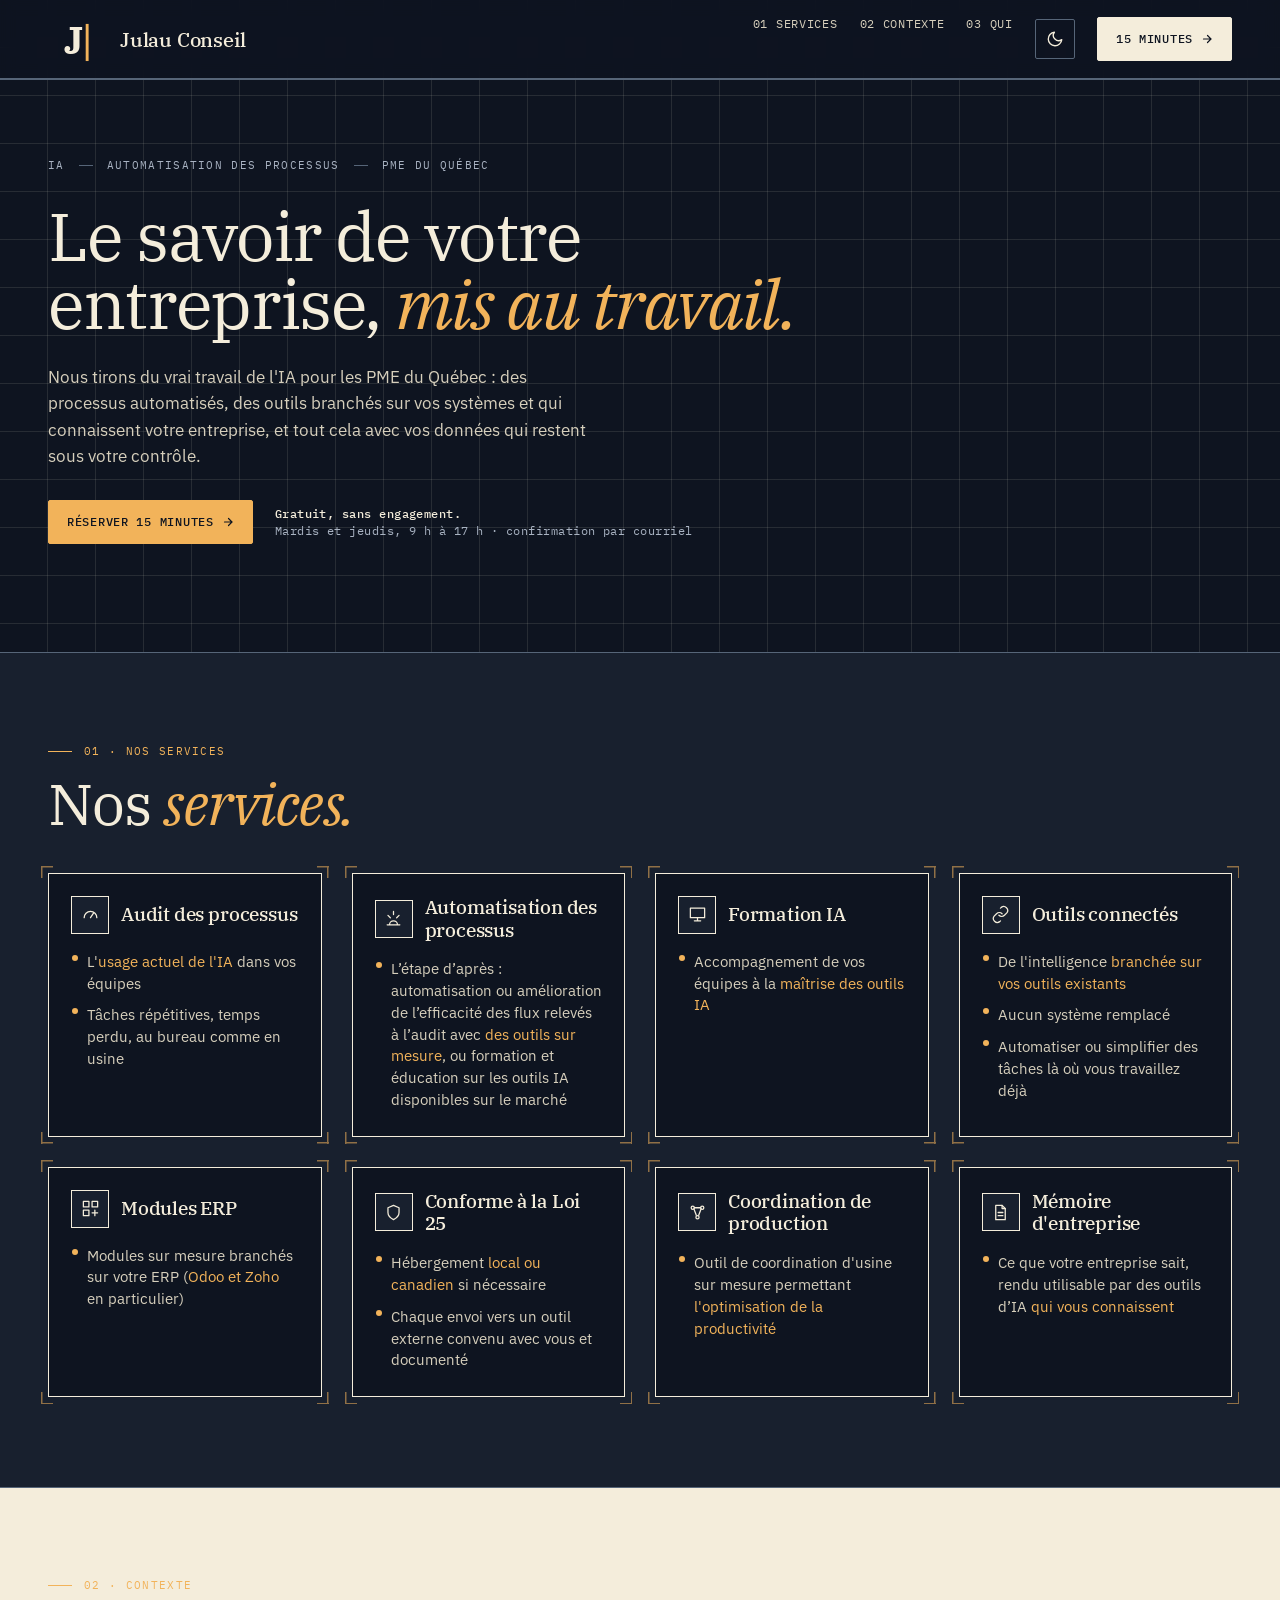
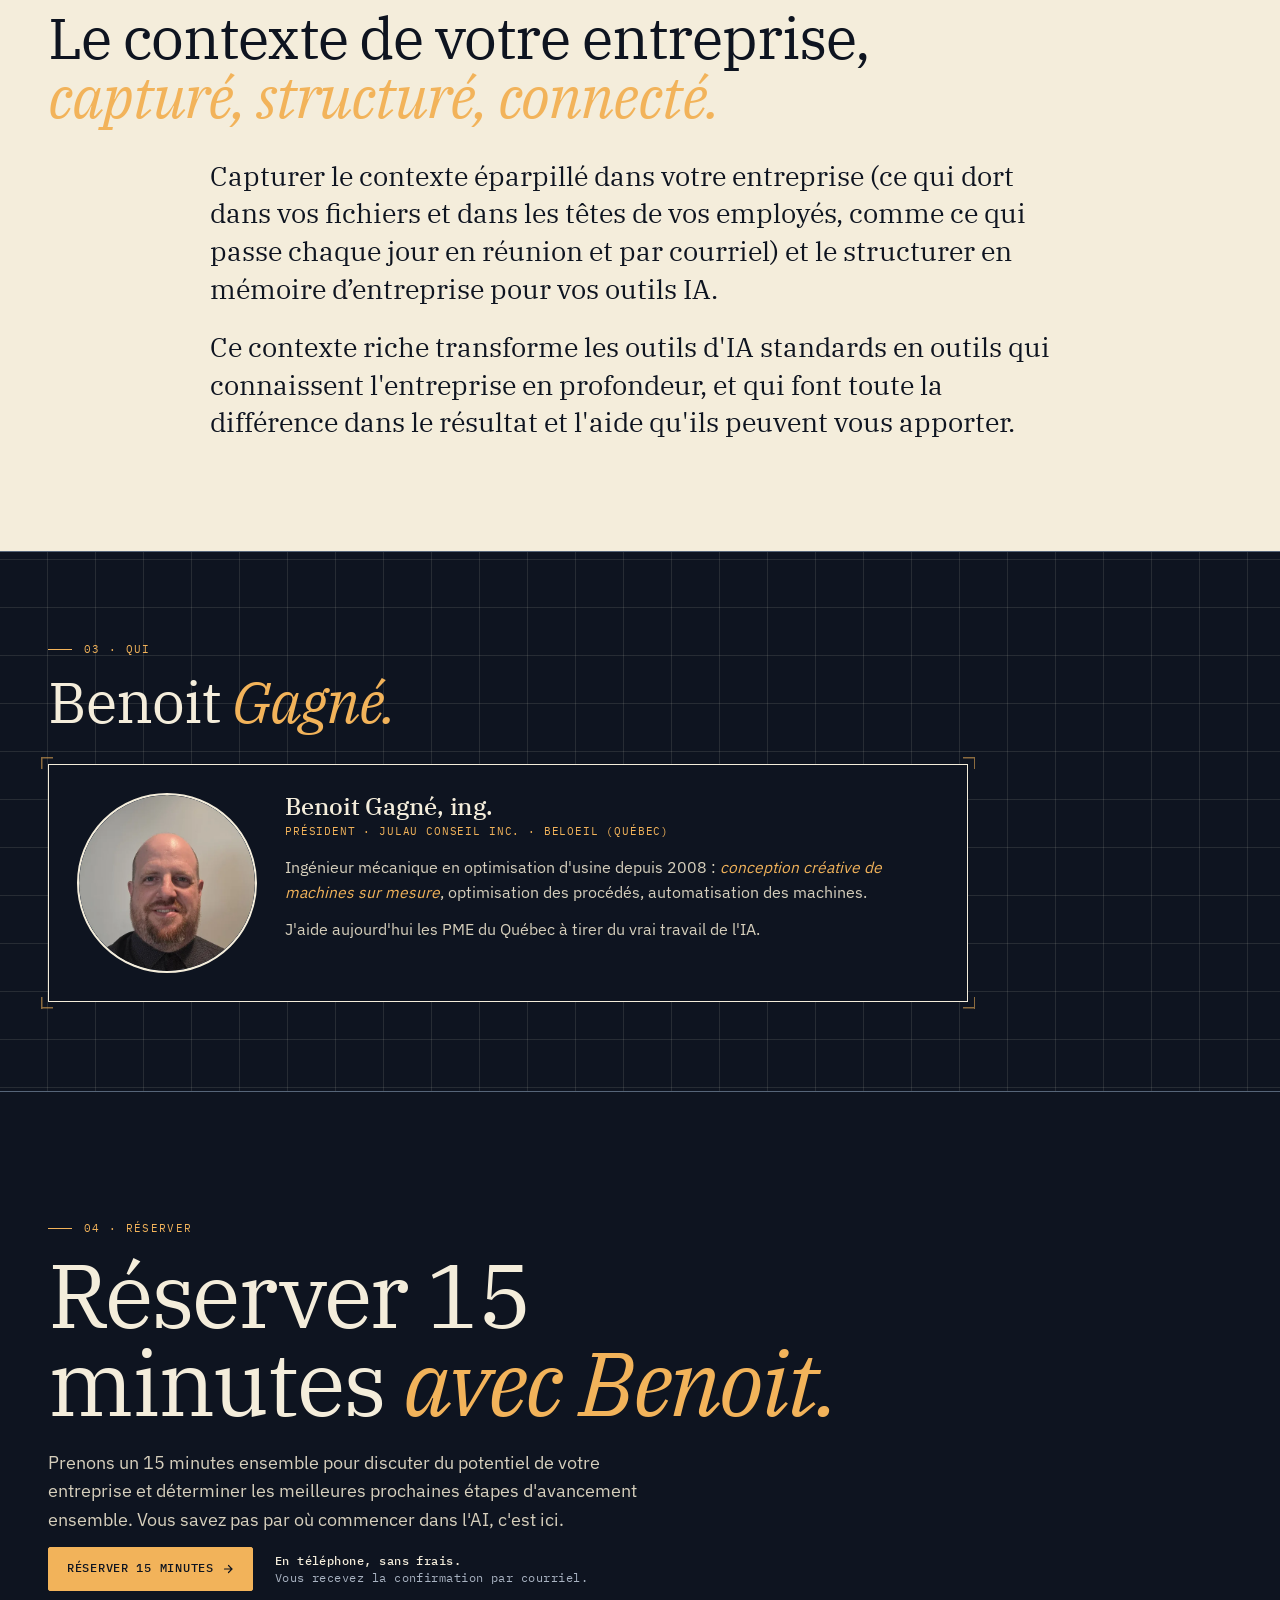
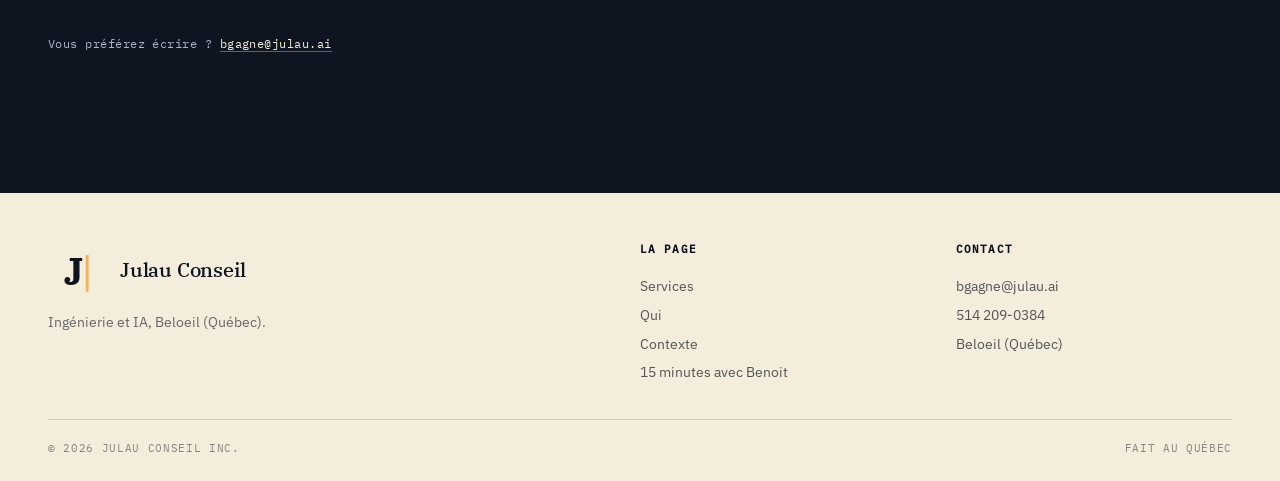
==== commit 5ad40843: "Correctif : le rendez-vous de 15 minutes est par téléphone, Benoit appelle La ligne sous le bouton d" ====
--- a/index.html
+++ b/index.html
@@ -84,7 +84,7 @@
   <p class="ld">Prenons un 15 minutes ensemble pour discuter du potentiel de votre entreprise et déterminer les meilleures prochaines étapes d'avancement ensemble. Vous savez pas par où commencer dans l'AI, c'est ici.</p></div>
   <div class="hc v13-rv d1">
     <a href="https://agenticos-lab.tail023ea2.ts.net/bgagne/premier-contact" class="btn b1 rouille" rel="noopener">Réserver 15 minutes <svg class="ar" width="12" height="12" viewBox="0 0 24 24" fill="none" stroke="currentColor" stroke-width="2.4" stroke-linecap="round"><path d="M5 12h14M13 5l7 7-7 7"/></svg></a>
-    <div class="dispo"><b>En visioconférence, sans frais.</b><br>Vous recevez la confirmation par courriel.</div>
+    <div class="dispo"><b>En téléphone, sans frais.</b><br>Vous recevez la confirmation par courriel.</div>
   </div>
   <p class="autre v13-rv d2">Vous préférez écrire ? <a href="mailto:bgagne@julau.ai?subject=Premier%20contact%20%C2%B7%2015%20minutes">bgagne@julau.ai</a></p>
 </div></section>
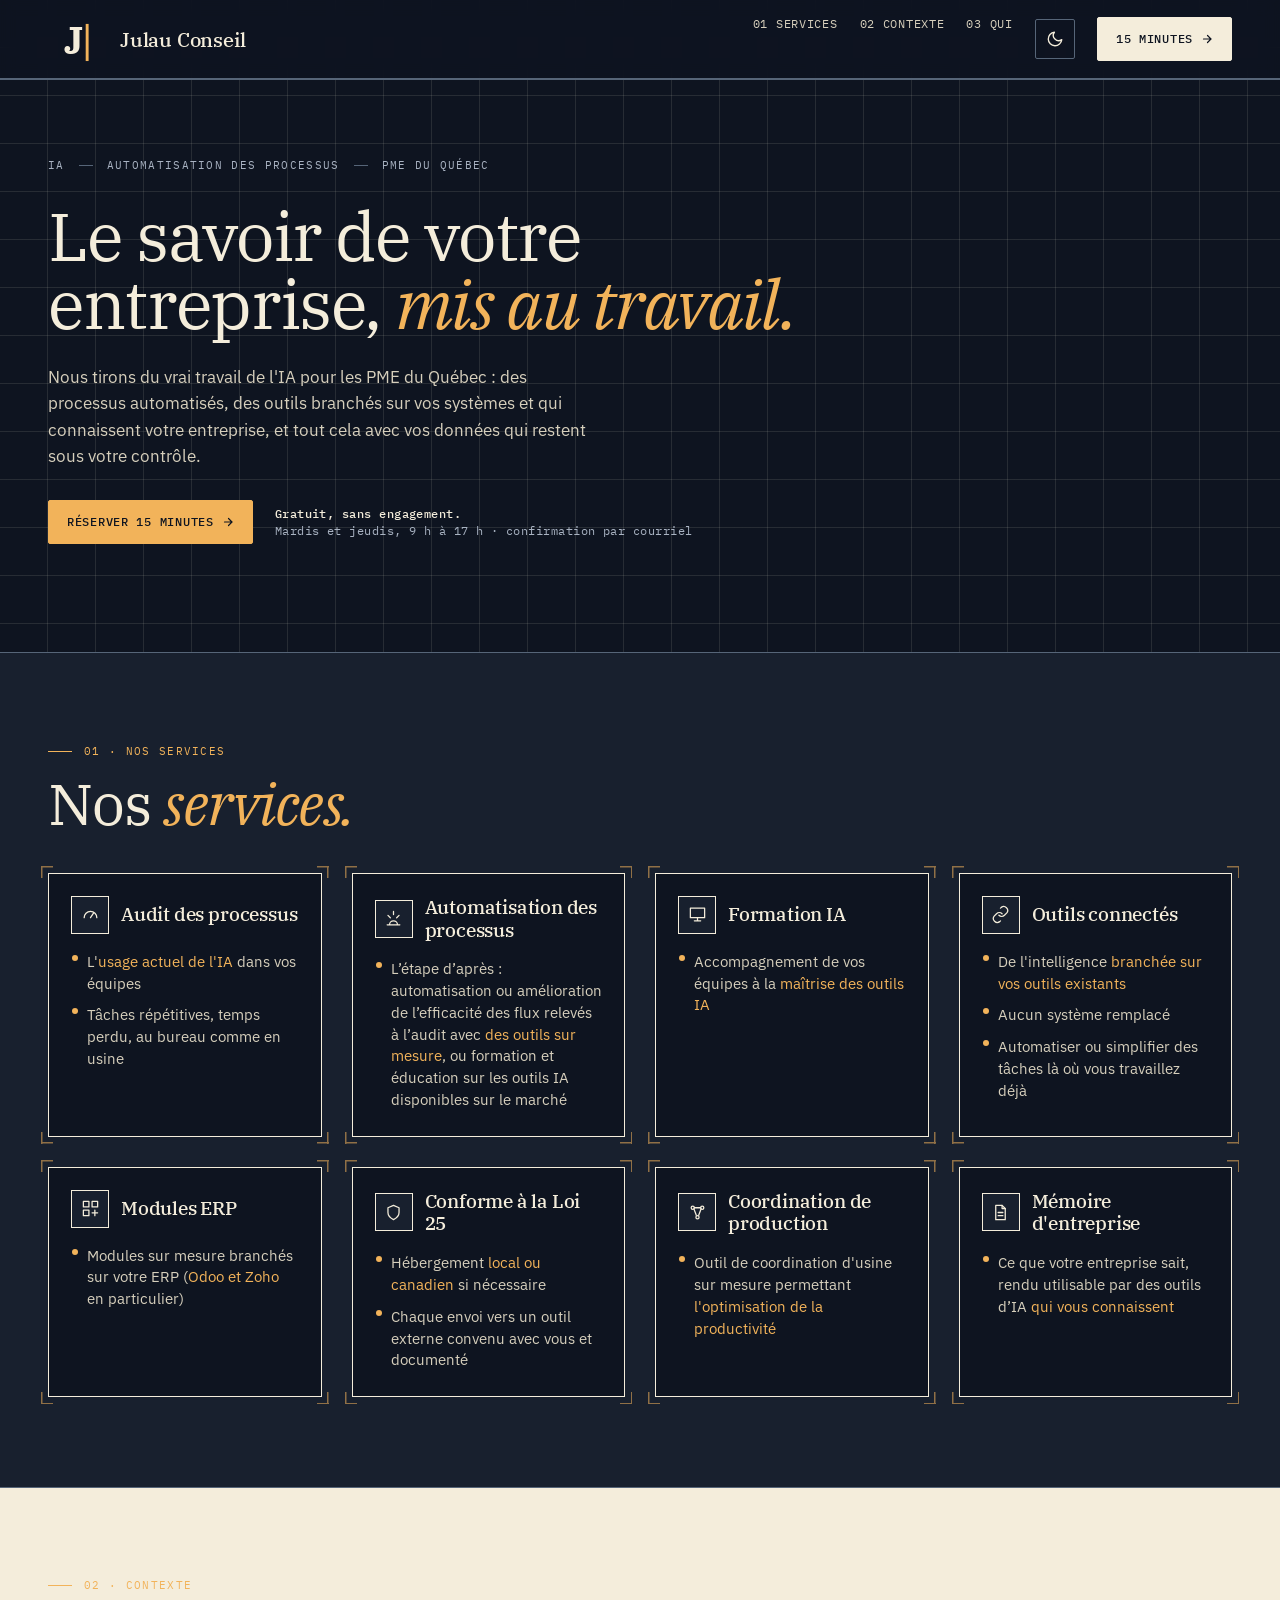
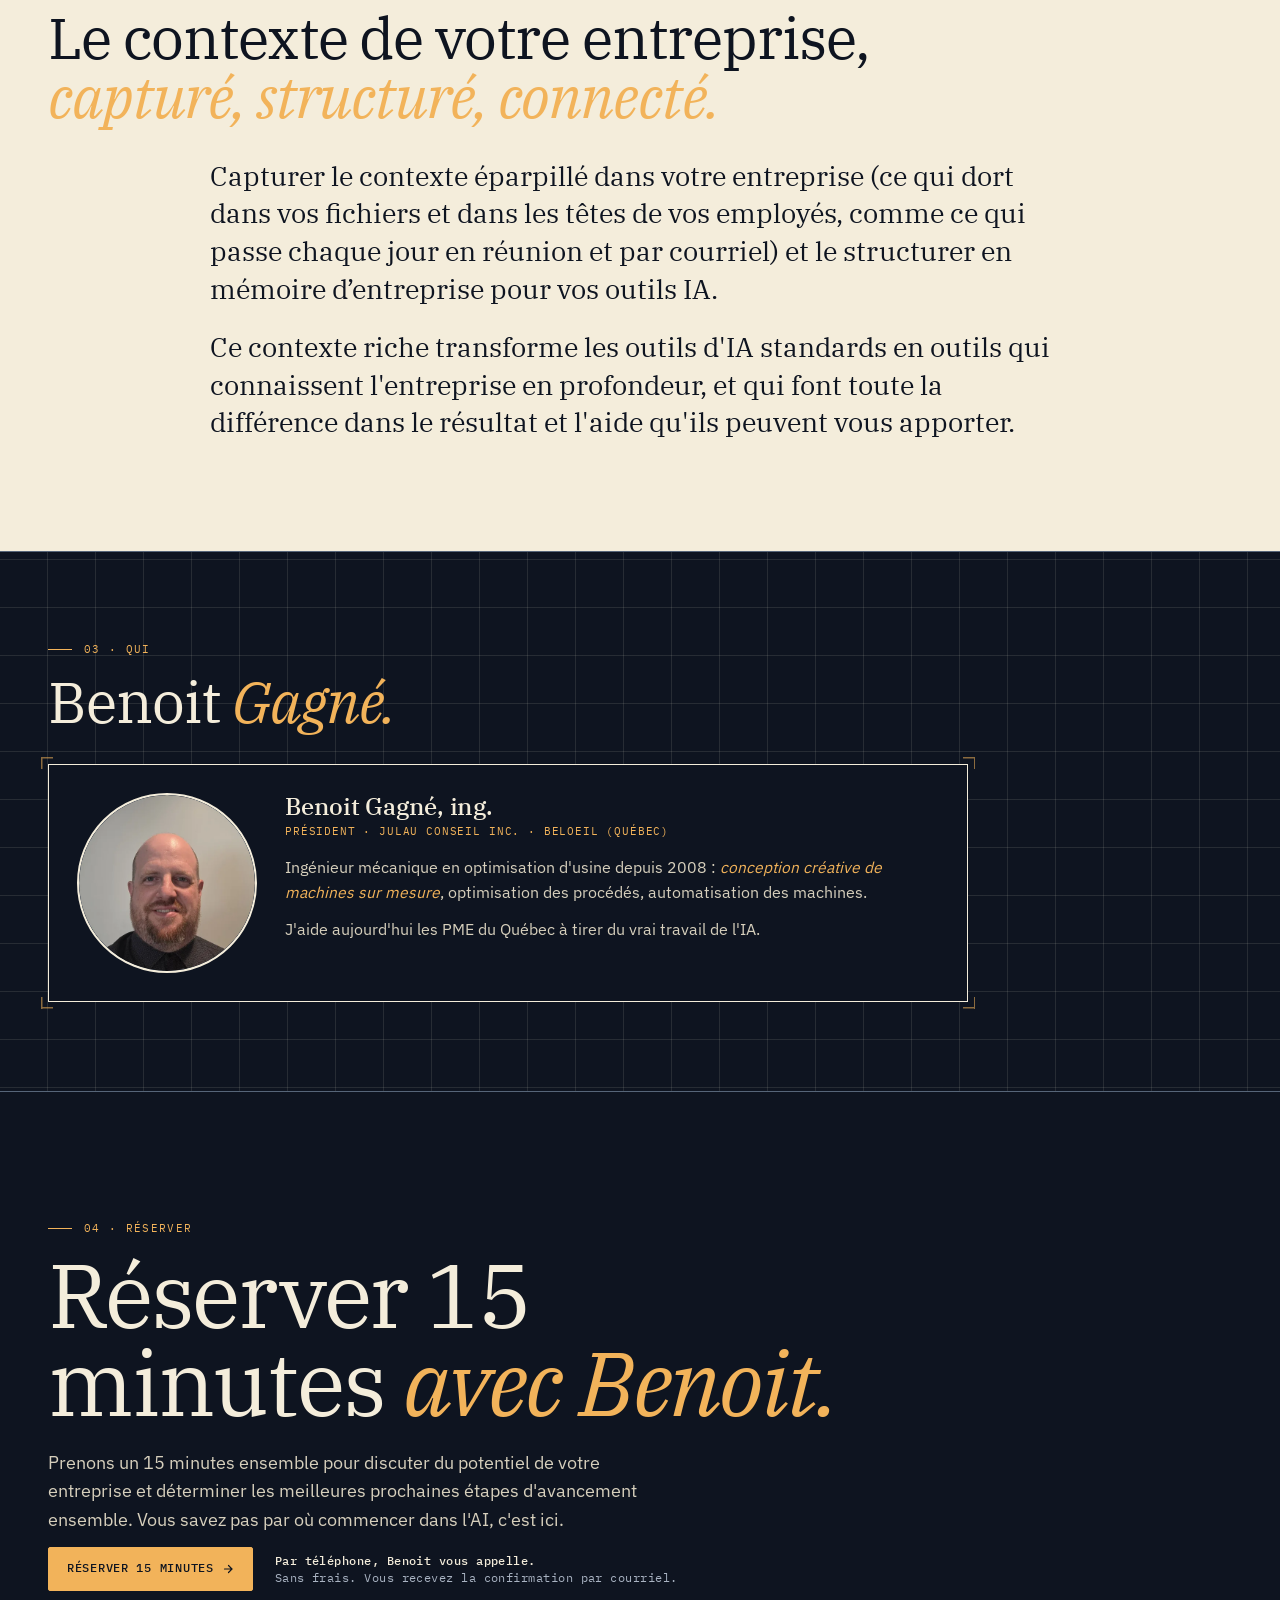
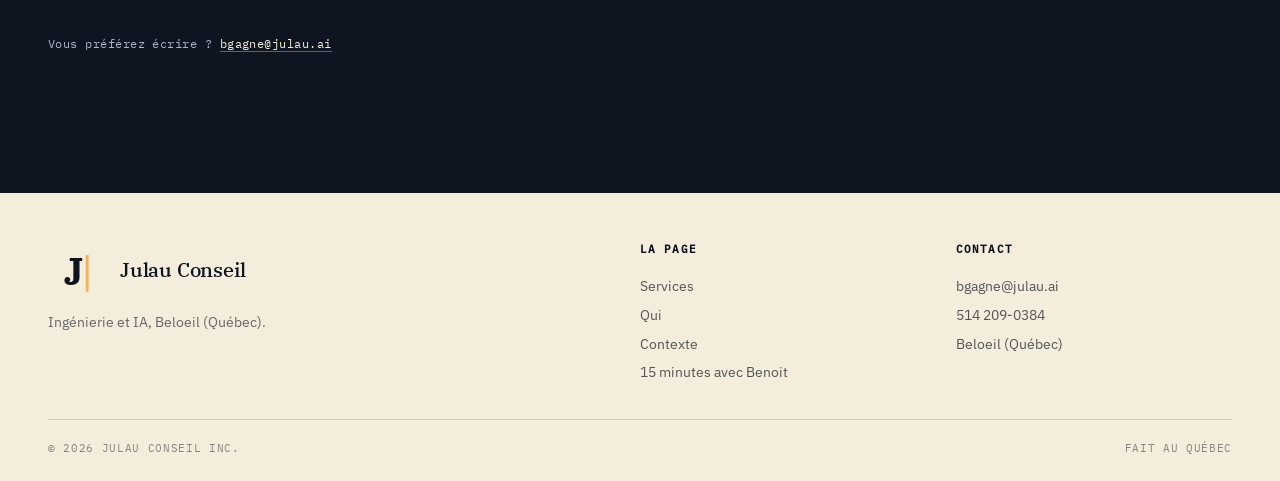
==== commit 99d67a2f: "Le téléphone, dans les mots convenus : « Par téléphone, Benoit vous appelle. » Co-Authored-By: Claud" ====
--- a/index.html
+++ b/index.html
@@ -84,7 +84,7 @@
   <p class="ld">Prenons un 15 minutes ensemble pour discuter du potentiel de votre entreprise et déterminer les meilleures prochaines étapes d'avancement ensemble. Vous savez pas par où commencer dans l'AI, c'est ici.</p></div>
   <div class="hc v13-rv d1">
     <a href="https://agenticos-lab.tail023ea2.ts.net/bgagne/premier-contact" class="btn b1 rouille" rel="noopener">Réserver 15 minutes <svg class="ar" width="12" height="12" viewBox="0 0 24 24" fill="none" stroke="currentColor" stroke-width="2.4" stroke-linecap="round"><path d="M5 12h14M13 5l7 7-7 7"/></svg></a>
-    <div class="dispo"><b>En téléphone, sans frais.</b><br>Vous recevez la confirmation par courriel.</div>
+    <div class="dispo"><b>Par téléphone, Benoit vous appelle.</b><br>Sans frais. Vous recevez la confirmation par courriel.</div>
   </div>
   <p class="autre v13-rv d2">Vous préférez écrire ? <a href="mailto:bgagne@julau.ai?subject=Premier%20contact%20%C2%B7%2015%20minutes">bgagne@julau.ai</a></p>
 </div></section>
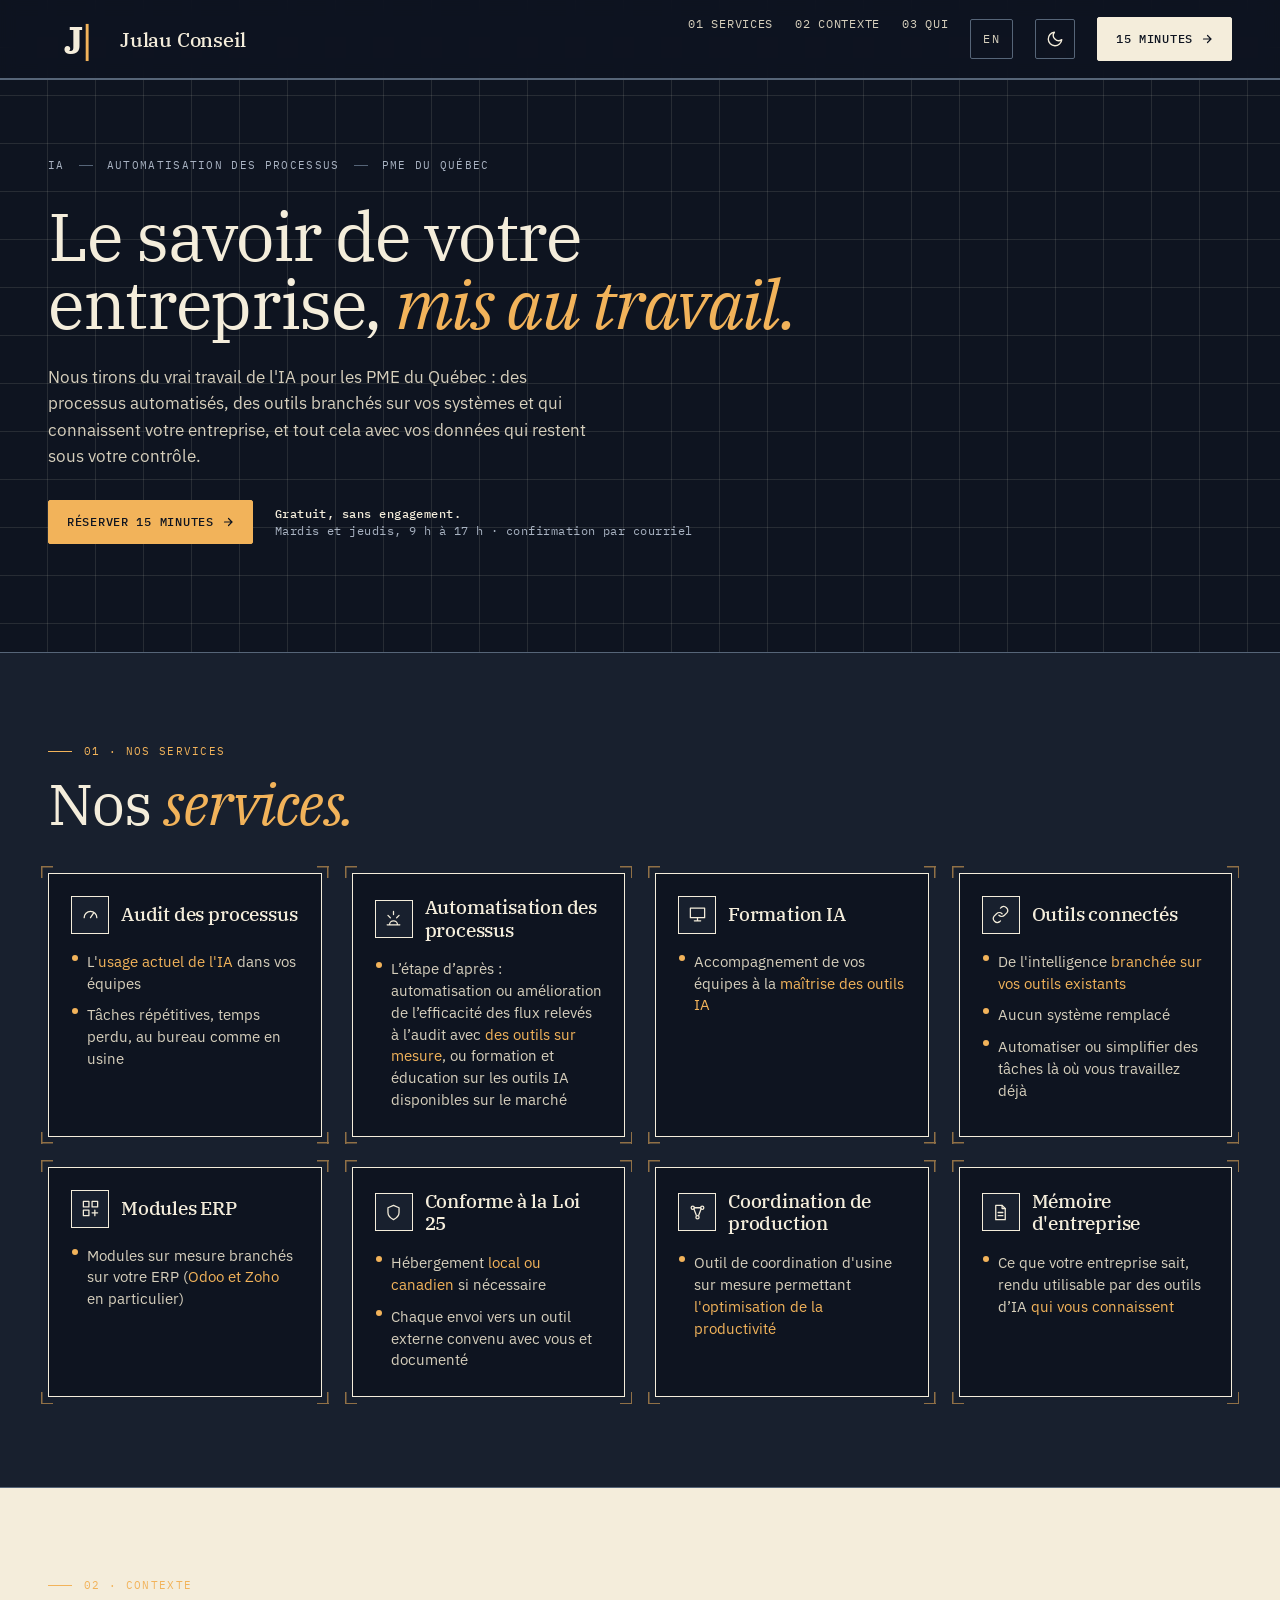
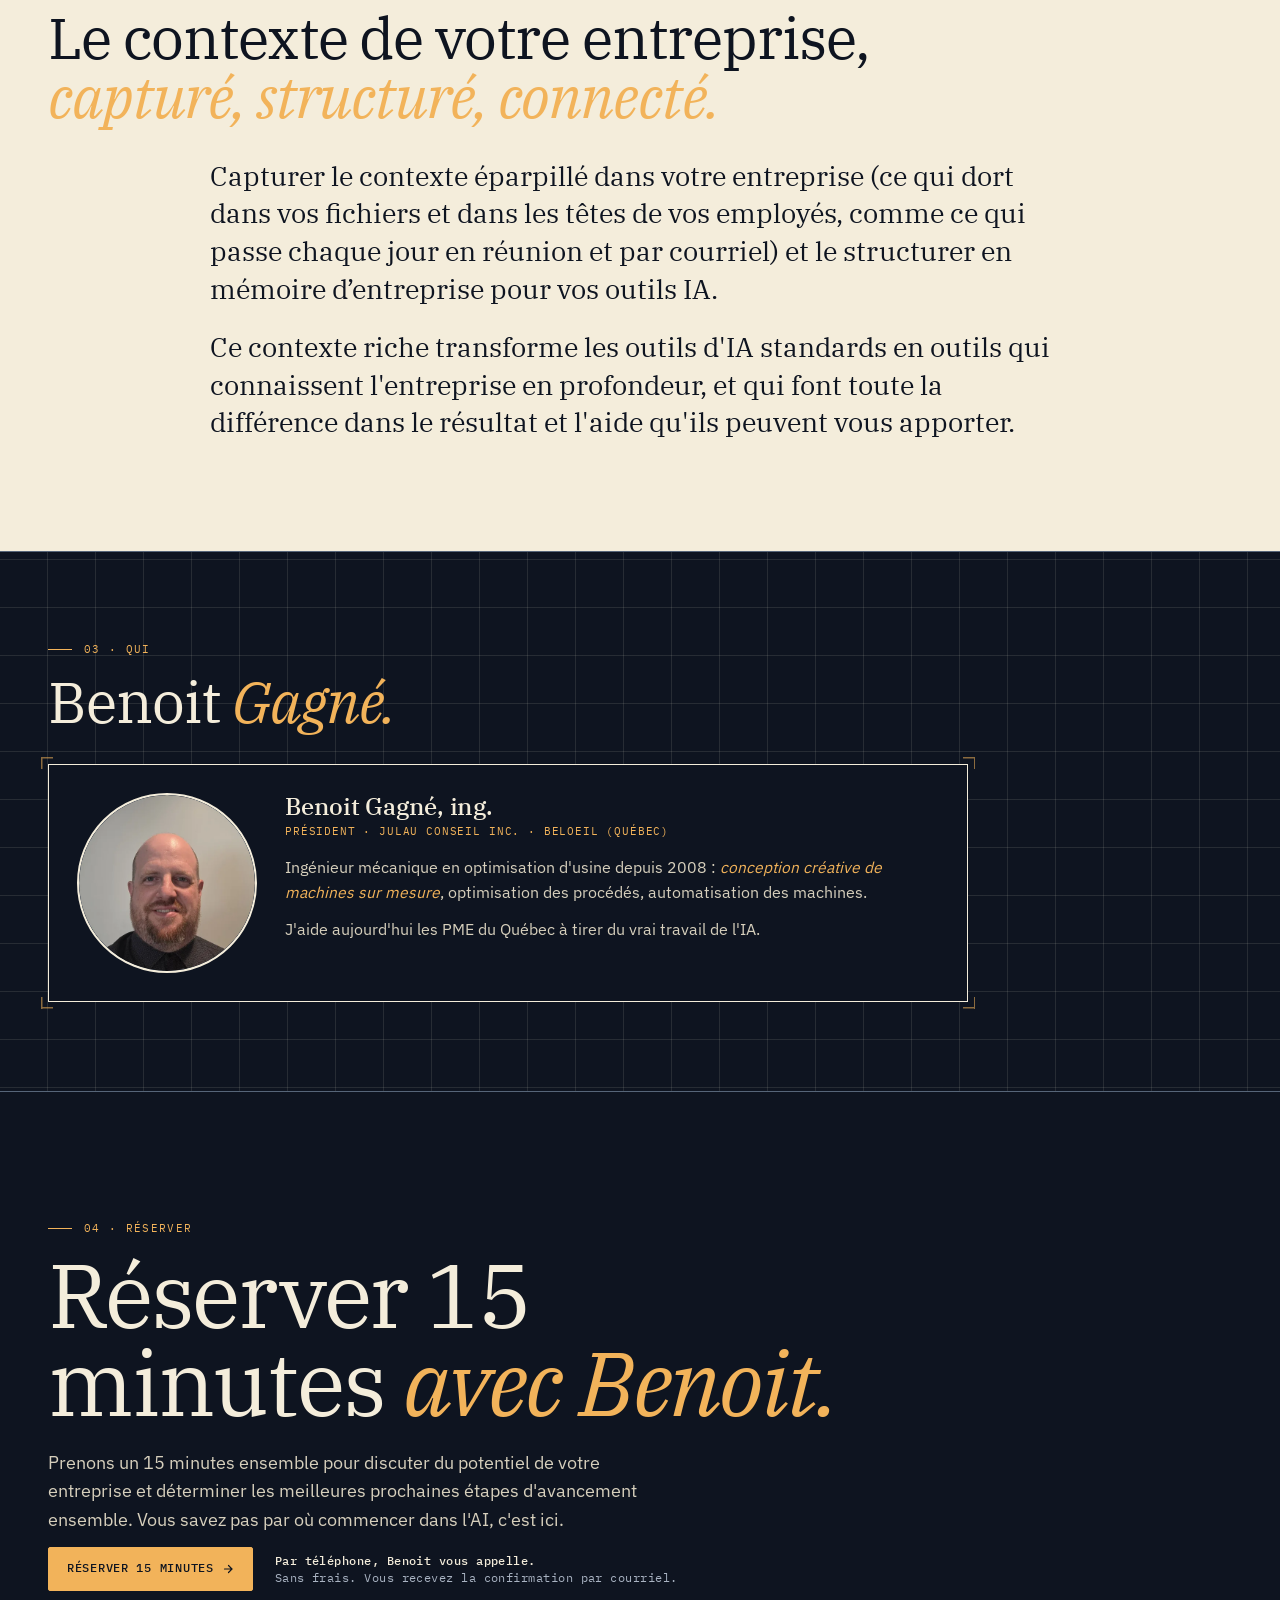
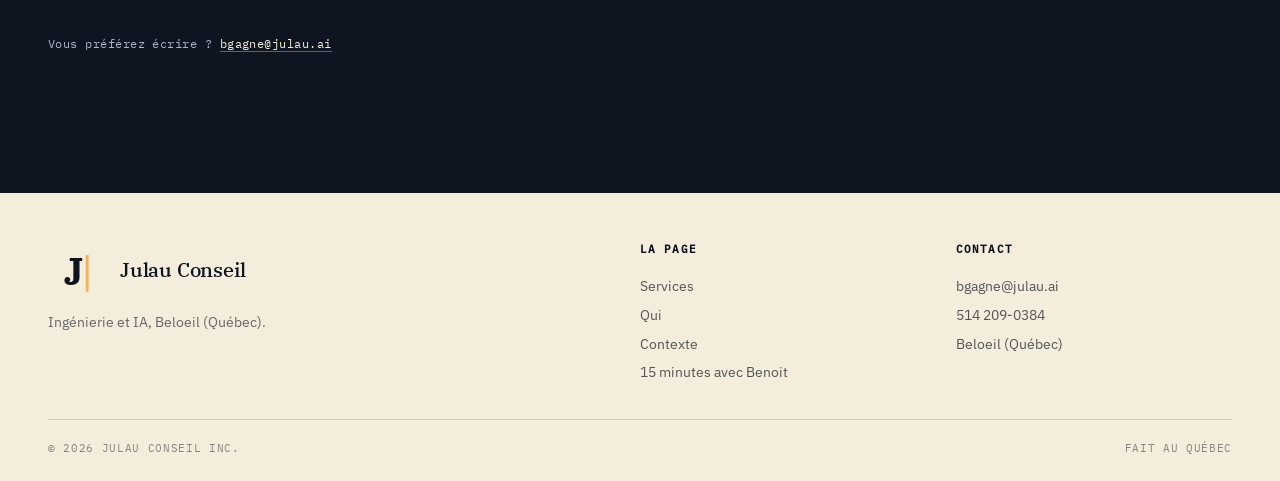
==== commit 4a014cfa: "Version anglaise en/, lien EN/FR dans la barre, hreflang des deux côtés en/index.html : v13 traduite" ====
--- a/index.html
+++ b/index.html
@@ -4,6 +4,7 @@
 <meta name="description" content="Julau Conseil : audit et automatisation des processus, formation IA, outils connectés, modules ERP (Odoo, Zoho) et coordination de production pour les PME du Québec. Vos données sous votre contrôle. Réserver 15 minutes.">
 <link rel="alternate" hreflang="fr" href="https://julau.ai/">
 <link rel="alternate" hreflang="x-default" href="https://julau.ai/">
+<link rel="alternate" hreflang="en" href="https://julau.ai/en/">
 <link rel="stylesheet" href="fonts.css"><link rel="stylesheet" href="site.css">
 <link rel="stylesheet" href="v13-anim.css">
 <script>(function(){try{var t=localStorage.getItem('julau-theme');document.documentElement.setAttribute('data-theme',(t==='noir'||t==='atelier')?t:'noir')}catch(_){document.documentElement.setAttribute('data-theme','noir')}})();</script>
@@ -21,6 +22,7 @@
 <header class="nav"><div class="wrap ni">
 <a href="#" class="logo"><svg class="lm" viewBox="0 0 100 100" aria-label="J"><text x="62" y="76" text-anchor="end" font-size="66">J</text><rect x="65" y="24" width="5" height="64"/></svg>Julau Conseil</a>
 <nav class="nl"><a href="#services" class="hs">01 Services</a><a href="#fond" class="hs">02 Contexte</a><a href="#qui" class="hs">03 Qui</a>
+<a href="en/" class="lang" hreflang="en" lang="en">EN</a>
 <button class="tglt" id="themeToggle" aria-label="Basculer entre thème clair et sombre" title="Basculer thème">
   <svg class="sun" viewBox="0 0 24 24" fill="none" stroke="currentColor" stroke-width="1.8" stroke-linecap="round" stroke-linejoin="round"><circle cx="12" cy="12" r="4"/><path d="M12 2v2M12 20v2M4.93 4.93l1.41 1.41M17.66 17.66l1.41 1.41M2 12h2M20 12h2M4.93 19.07l1.41-1.41M17.66 6.34l1.41-1.41"/></svg>
   <svg class="moon" viewBox="0 0 24 24" fill="none" stroke="currentColor" stroke-width="1.8" stroke-linecap="round" stroke-linejoin="round"><path d="M21 12.79A9 9 0 1 1 11.21 3 7 7 0 0 0 21 12.79z"/></svg>
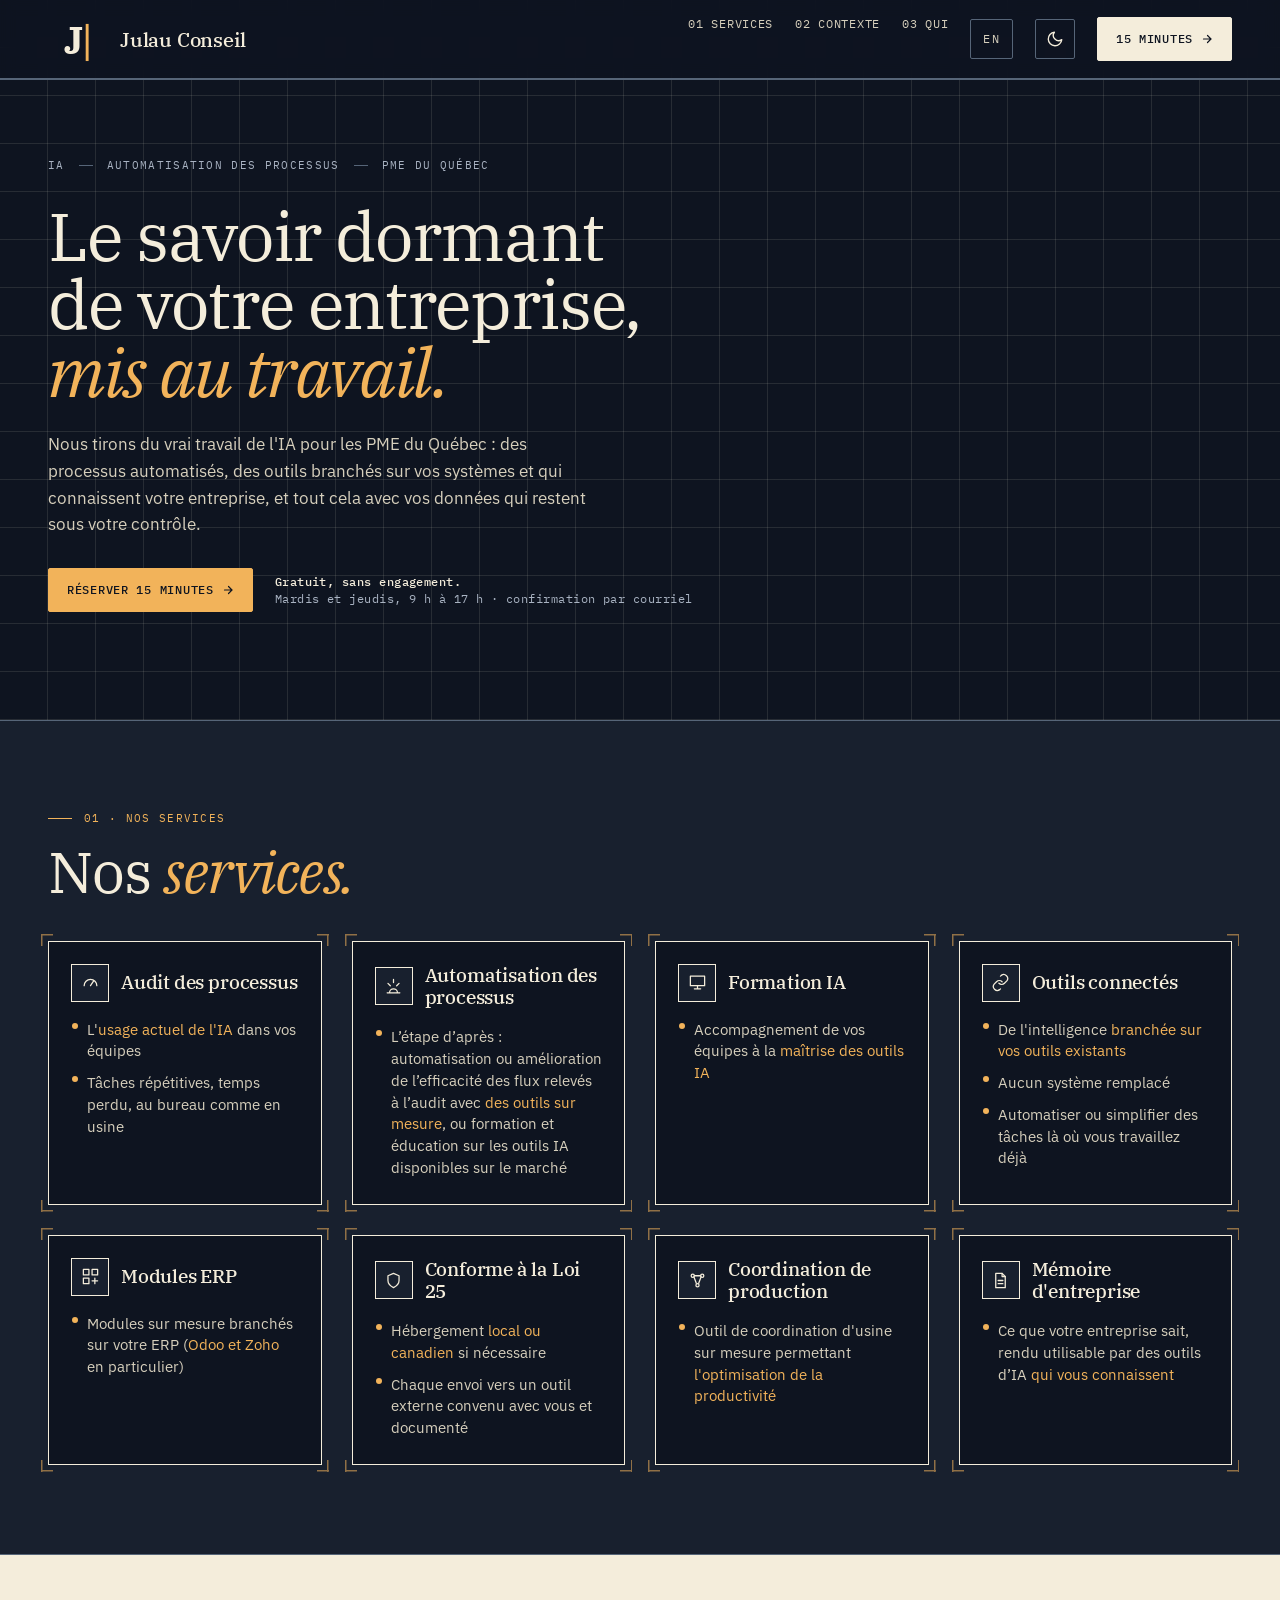
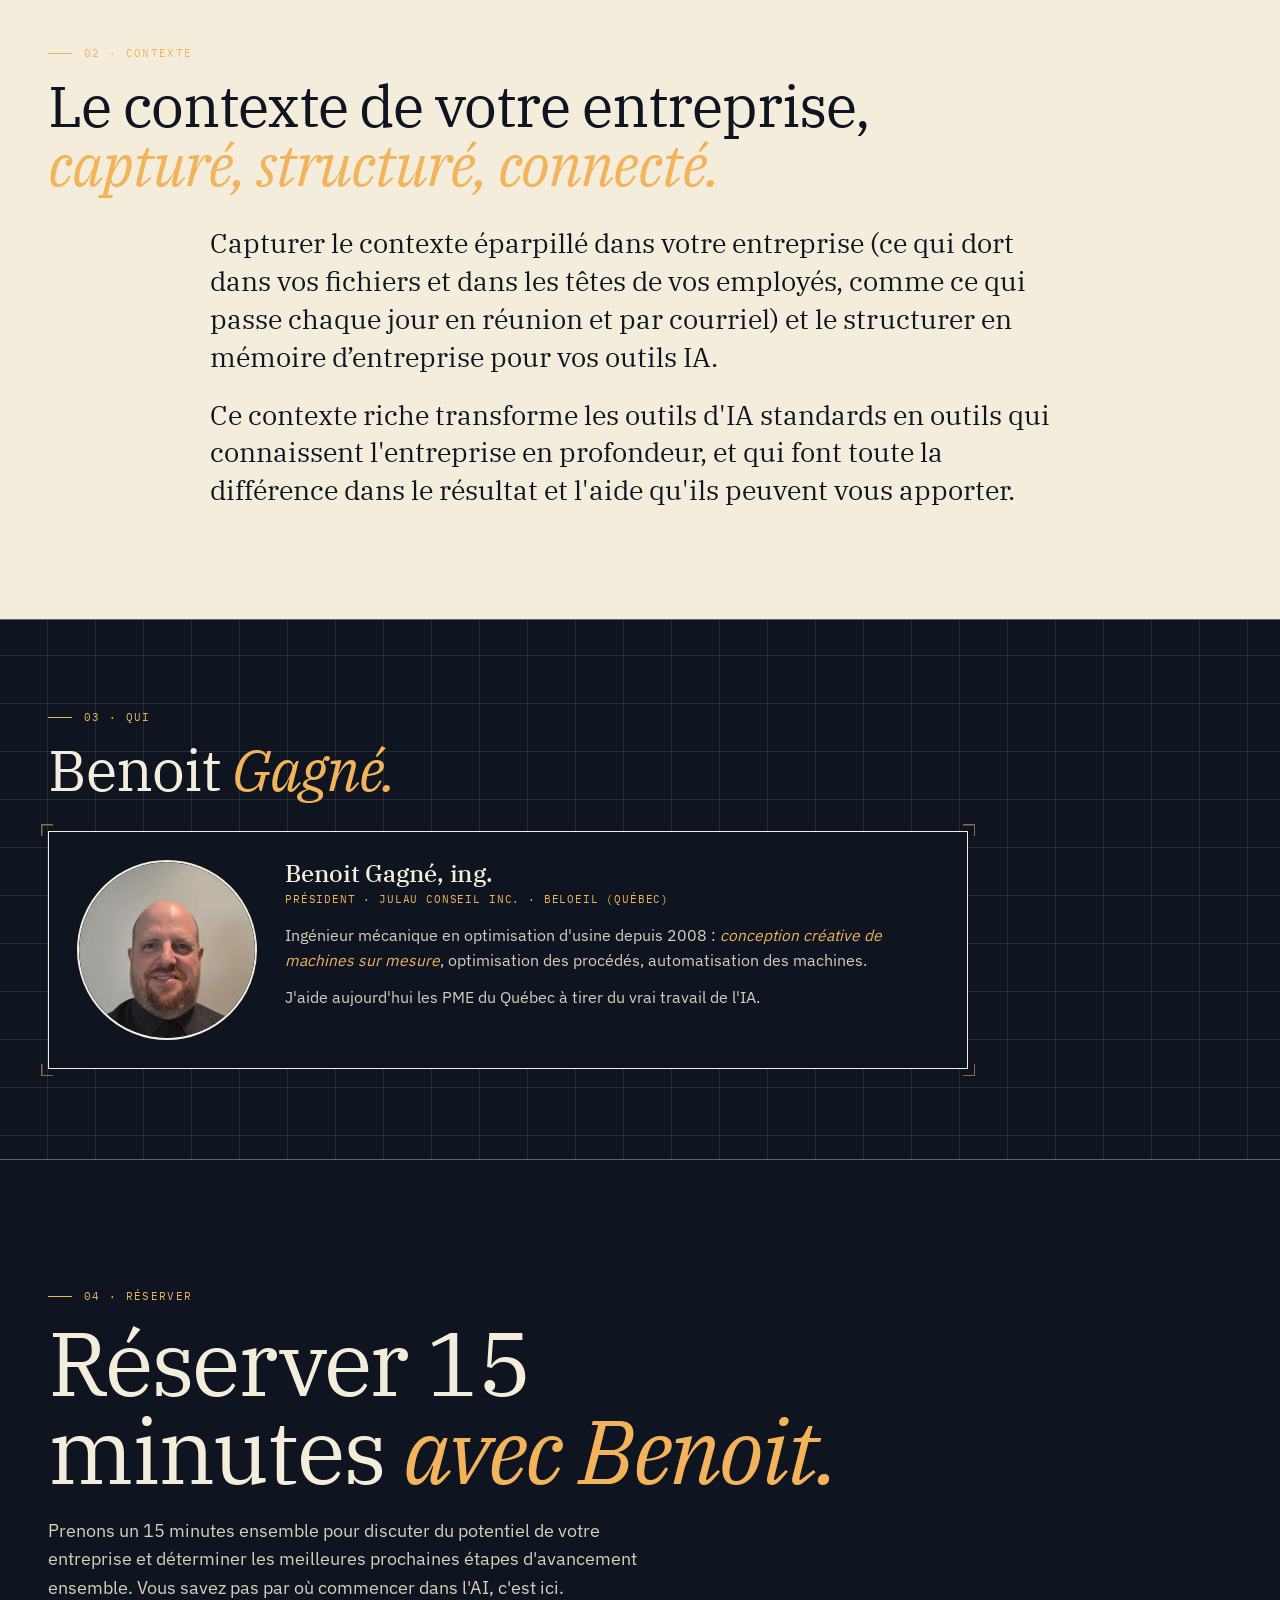
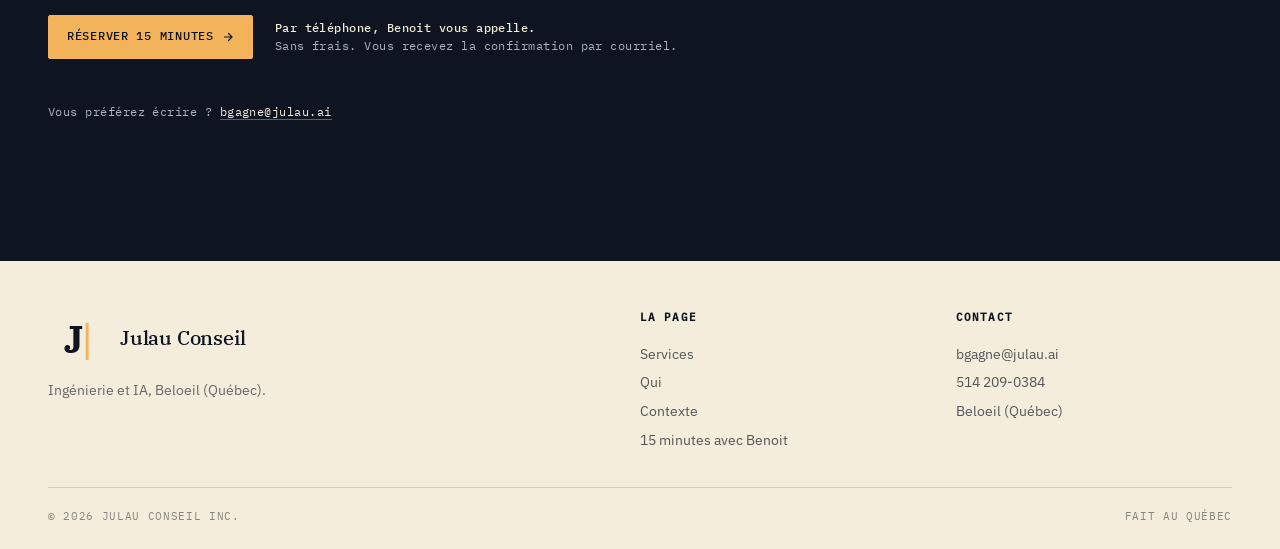
==== commit 01aea156: "Hero : « Le savoir dormant de votre entreprise, mis au travail. » (FR et EN), décidé par Benoit Co-A" ====
--- a/index.html
+++ b/index.html
@@ -2,6 +2,7 @@
 <html lang="fr" data-theme="noir"><head><meta charset="utf-8"/><meta name="viewport" content="width=device-width,initial-scale=1"/>
 <title>Julau Conseil · IA et automatisation des processus</title>
 <meta name="description" content="Julau Conseil : audit et automatisation des processus, formation IA, outils connectés, modules ERP (Odoo, Zoho) et coordination de production pour les PME du Québec. Vos données sous votre contrôle. Réserver 15 minutes.">
+<link rel="canonical" href="https://julau.ai/">
 <link rel="alternate" hreflang="fr" href="https://julau.ai/">
 <link rel="alternate" hreflang="x-default" href="https://julau.ai/">
 <link rel="alternate" hreflang="en" href="https://julau.ai/en/">
@@ -32,7 +33,7 @@
 
 <section class="hero"><div class="wrap">
   <div class="h-meta v13-rv"><span>IA</span><span class="s"></span><span>Automatisation des processus</span><span class="s"></span><span>PME du Québec</span></div>
-  <h1 class="ht v13-rv d1">Le savoir de votre entreprise, <span class="em">mis au travail.</span></h1>
+  <h1 class="ht v13-rv d1">Le savoir dormant de votre entreprise, <span class="em">mis au travail.</span></h1>
 <p class="hs v13-rv d2">Nous tirons du vrai travail de l'IA pour les PME du Québec : des processus automatisés, des outils branchés sur vos systèmes et qui connaissent votre entreprise, et tout cela avec vos données qui restent sous votre contrôle.</p>
   <div class="hc v13-rv d3">
     <a href="https://agenticos-lab.tail023ea2.ts.net/bgagne/premier-contact" class="btn b1 rouille" rel="noopener">Réserver 15 minutes <svg class="ar" width="12" height="12" viewBox="0 0 24 24" fill="none" stroke="currentColor" stroke-width="2.4" stroke-linecap="round"><path d="M5 12h14M13 5l7 7-7 7"/></svg></a>
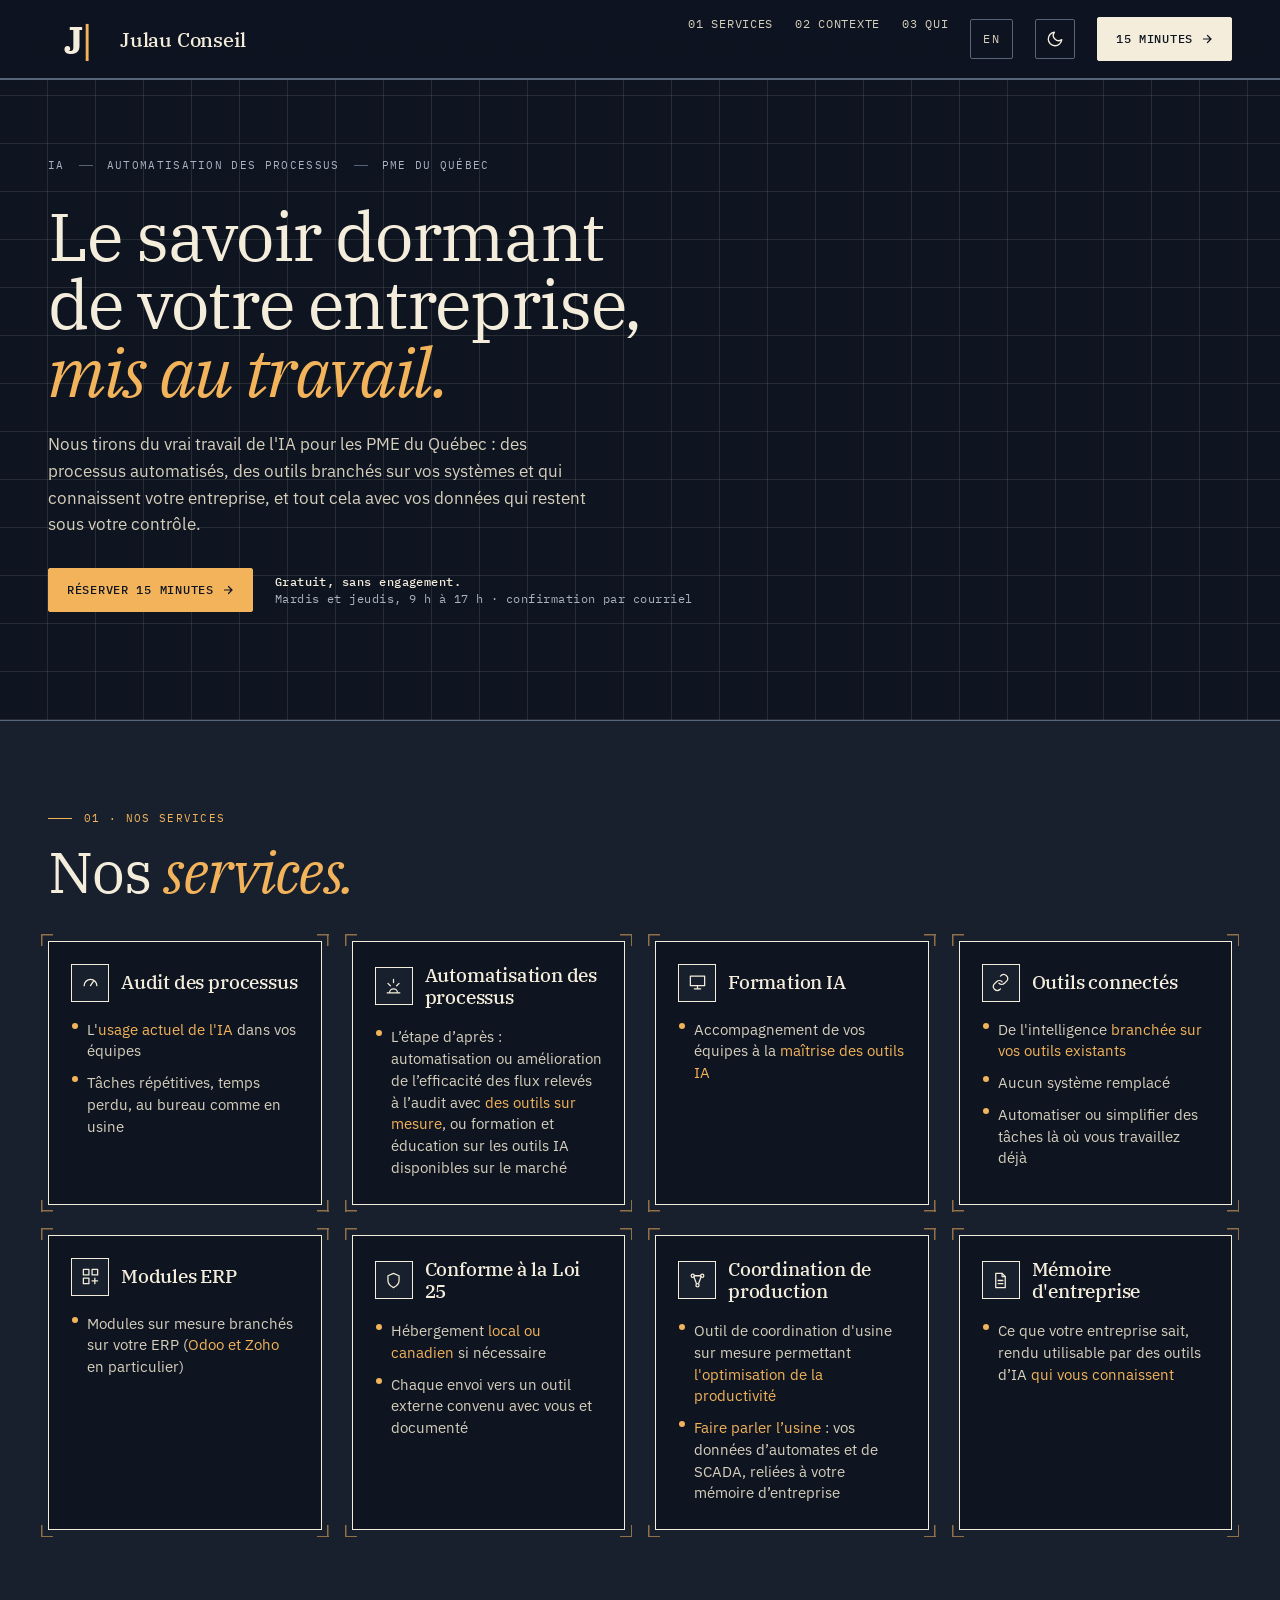
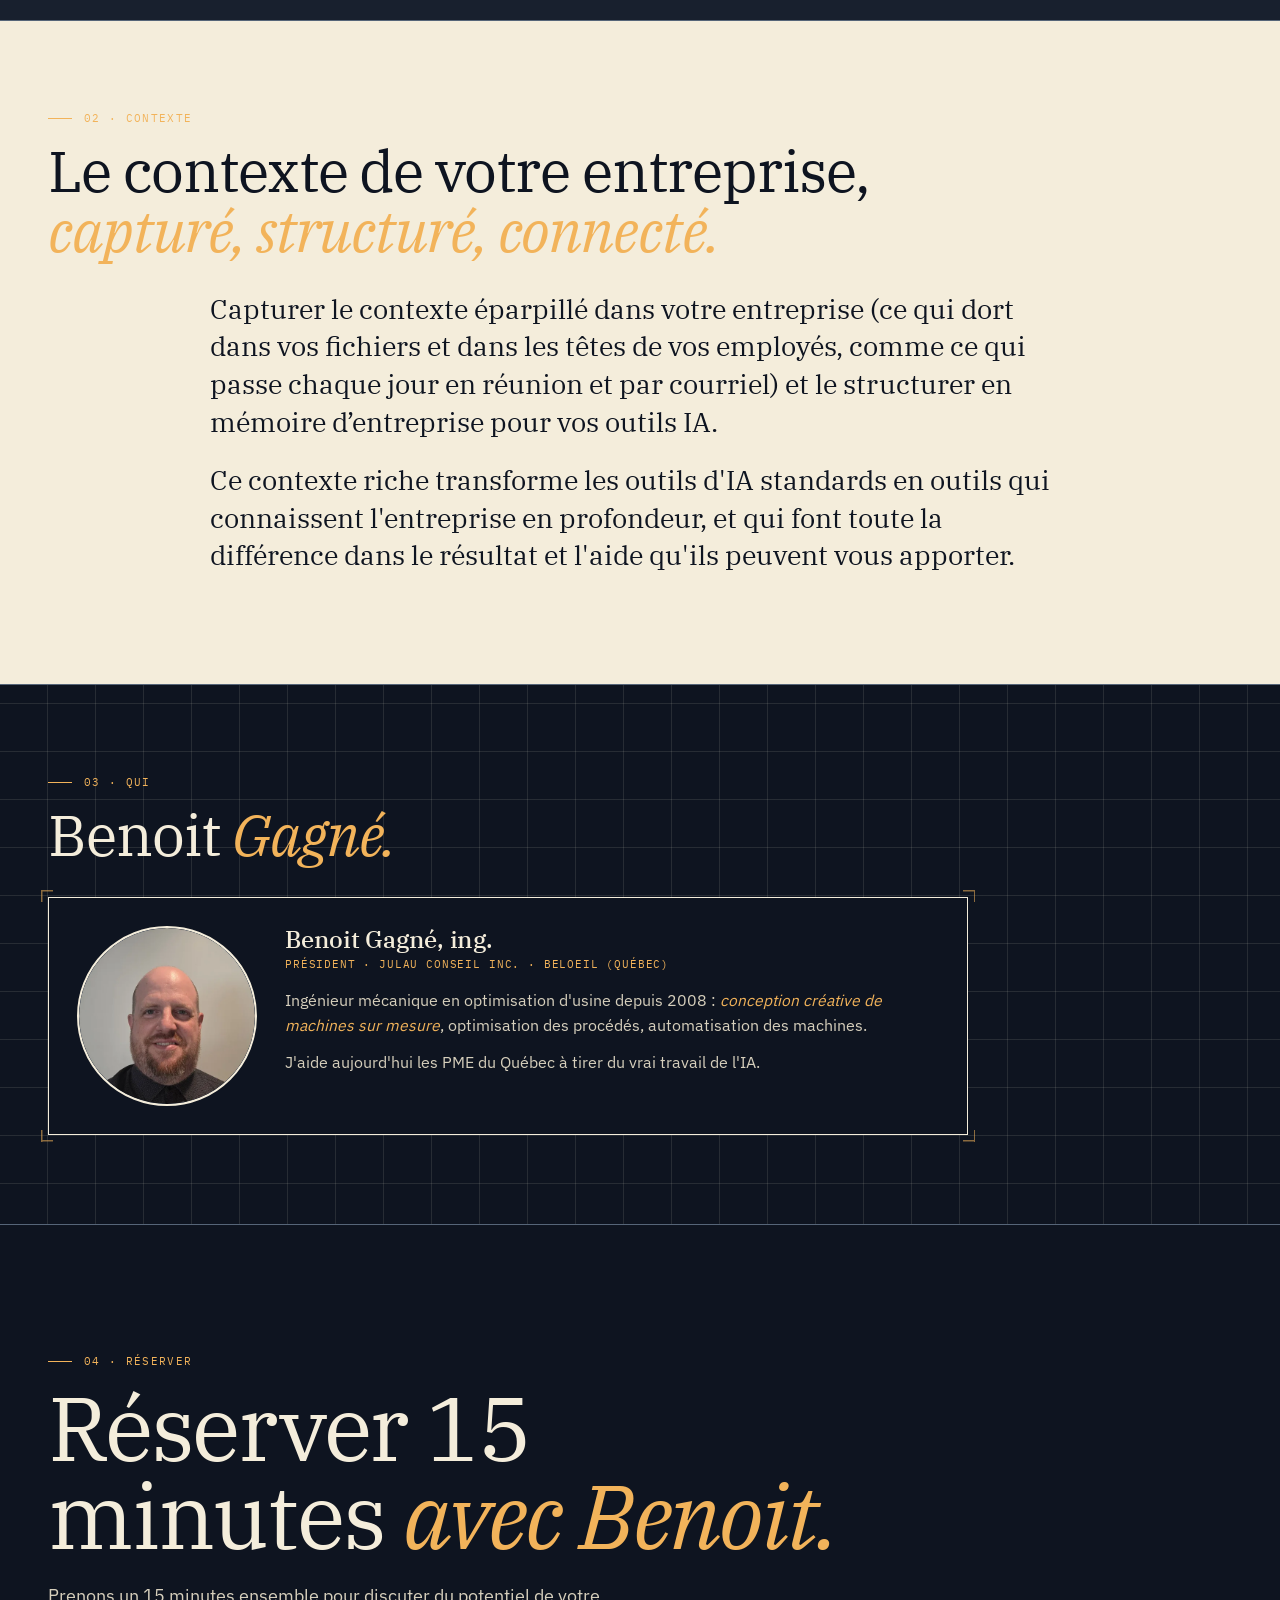
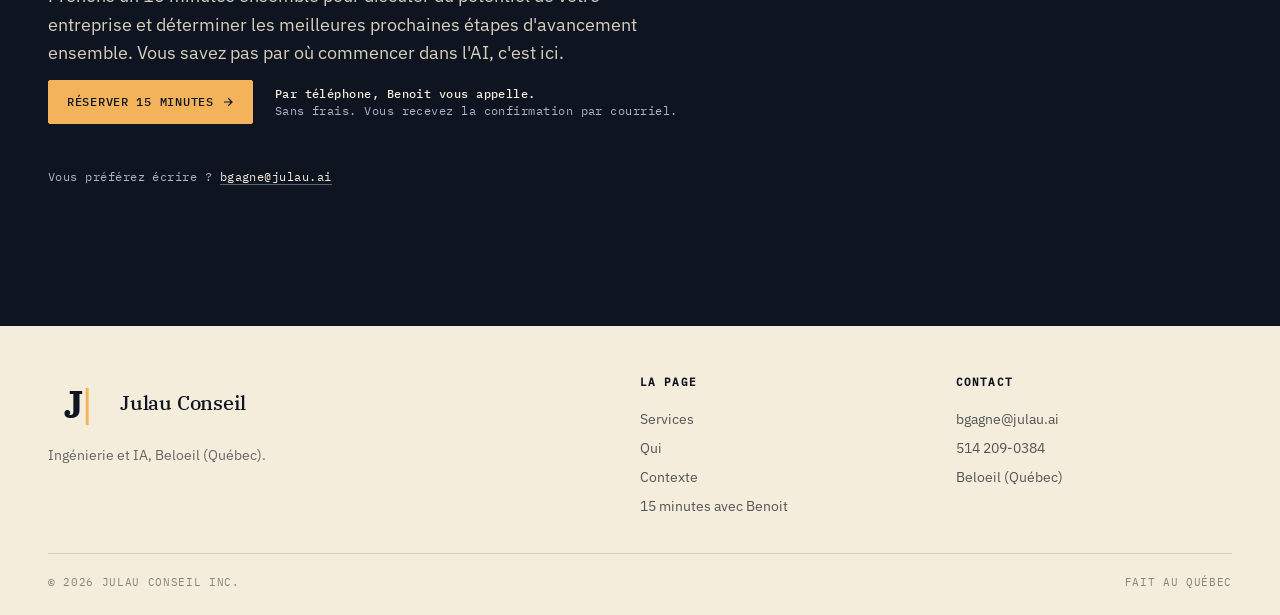
==== commit 2ad8d2eb: "Coordination de production : « Faire parler l'usine », automates et SCADA reliés à la mémoire d'entr" ====
--- a/index.html
+++ b/index.html
@@ -58,7 +58,9 @@
     <div class="sv v13-rv d2"><div class="tete"><div class="ib"><svg viewBox="0 0 24 24"><path d="M12 21s7-3.5 7-9V6l-7-3-7 3v6c0 5.5 7 9 7 9z"/></svg></div><h3>Conforme à la Loi 25</h3></div>
       <ul><li>Hébergement <span class="em">local ou canadien</span> si nécessaire</li><li>Chaque envoi vers un outil externe convenu avec vous et documenté</li></ul></div>
     <div class="sv v13-rv d3"><div class="tete"><div class="ib"><svg viewBox="0 0 24 24"><circle cx="6" cy="6" r="2"/><circle cx="18" cy="6" r="2"/><circle cx="12" cy="18" r="2"/><path d="M7.5 7.5l3 8M16.5 7.5l-3 8M8 6h8"/></svg></div><h3>Coordination de production</h3></div>
-      <ul><li>Outil de coordination d'usine sur mesure permettant <span class="em">l'optimisation de la productivité</span></li></ul></div>
+      <ul><li>Outil de coordination d'usine sur mesure permettant <span class="em">l'optimisation de la productivité</span></li>
+          <li><span class="em">Faire parler l’usine</span> : vos données d’automates et de SCADA, reliées à votre mémoire d’entreprise</li>
+        </ul></div>
     <div class="sv v13-rv d4"><div class="tete"><div class="ib"><svg viewBox="0 0 24 24"><path d="M6 3h8l4 4v14H6z"/><path d="M14 3v4h4"/><path d="M9 12h6M9 16h6"/></svg></div><h3>Mémoire d'entreprise</h3></div><ul><li>Ce que votre entreprise sait, rendu utilisable par des outils d’IA <span class="em">qui vous connaissent</span></li></ul></div>
   </div>
 </div></section>
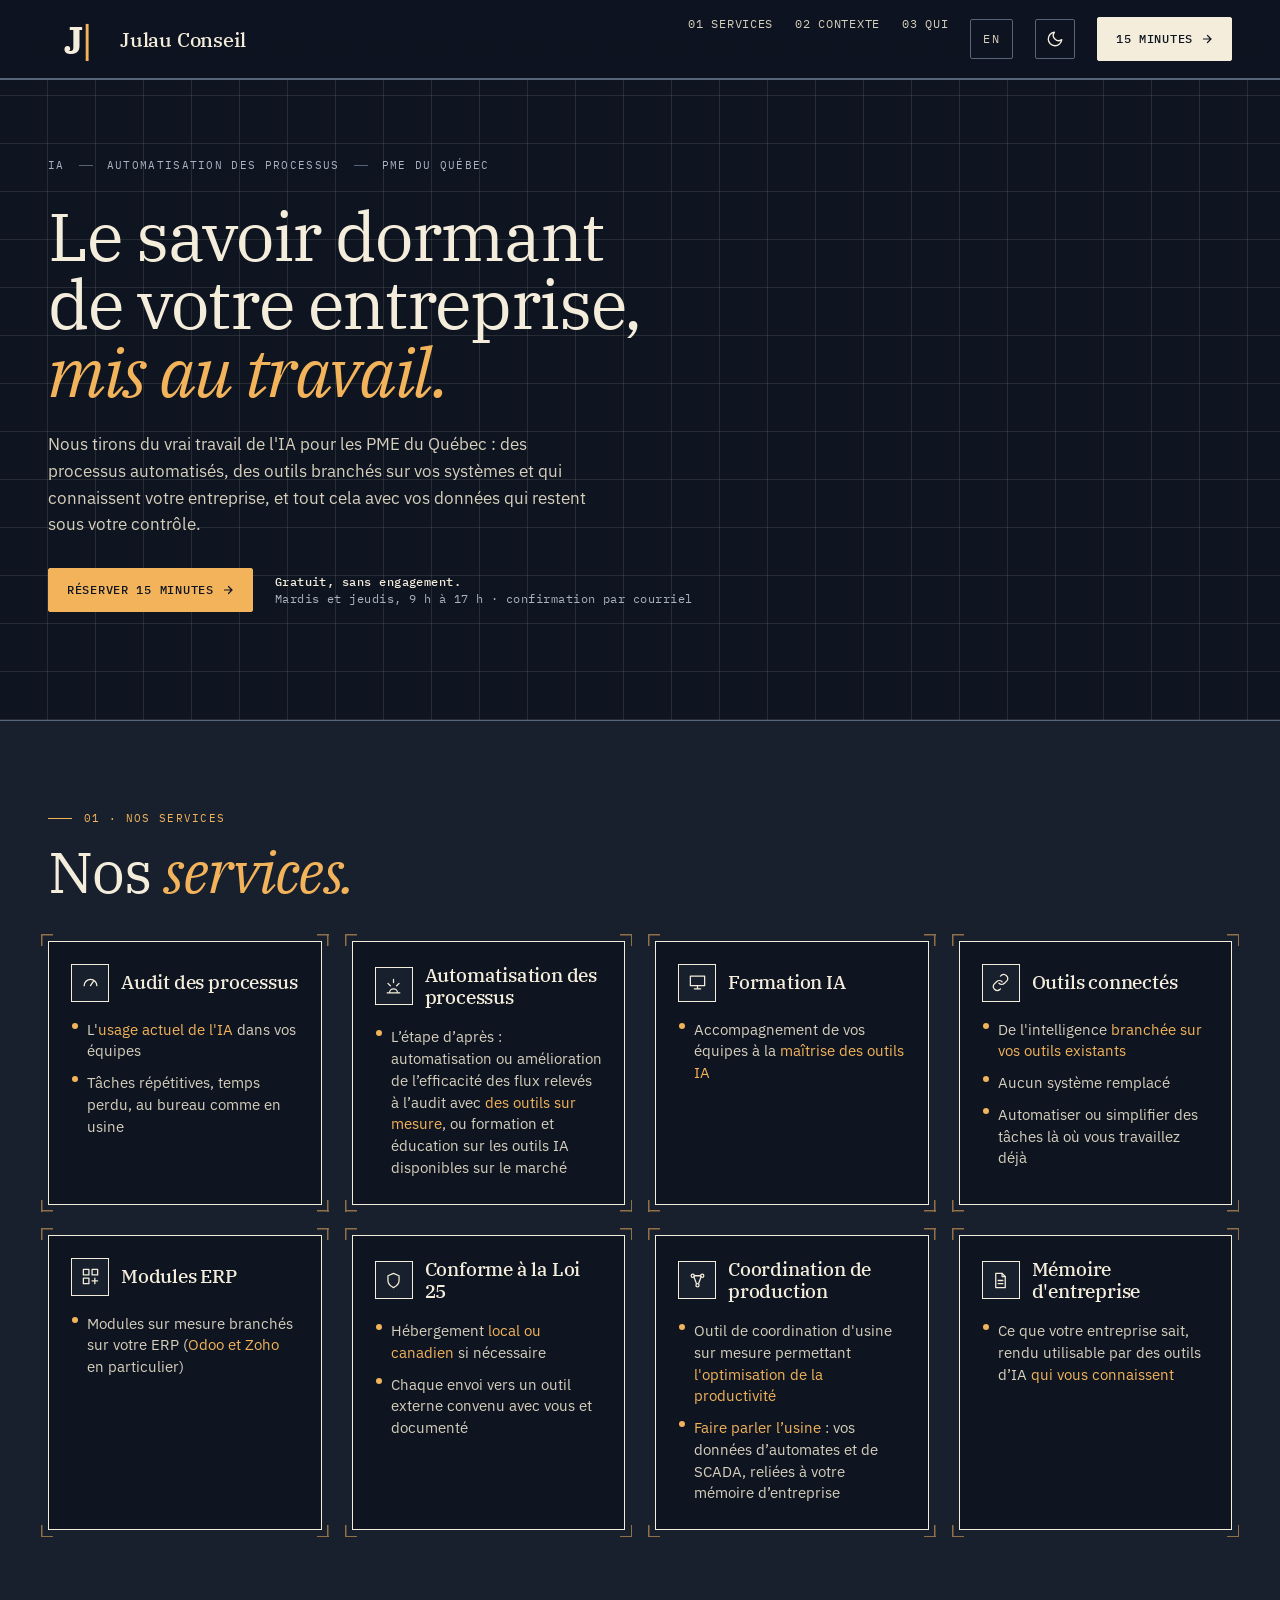
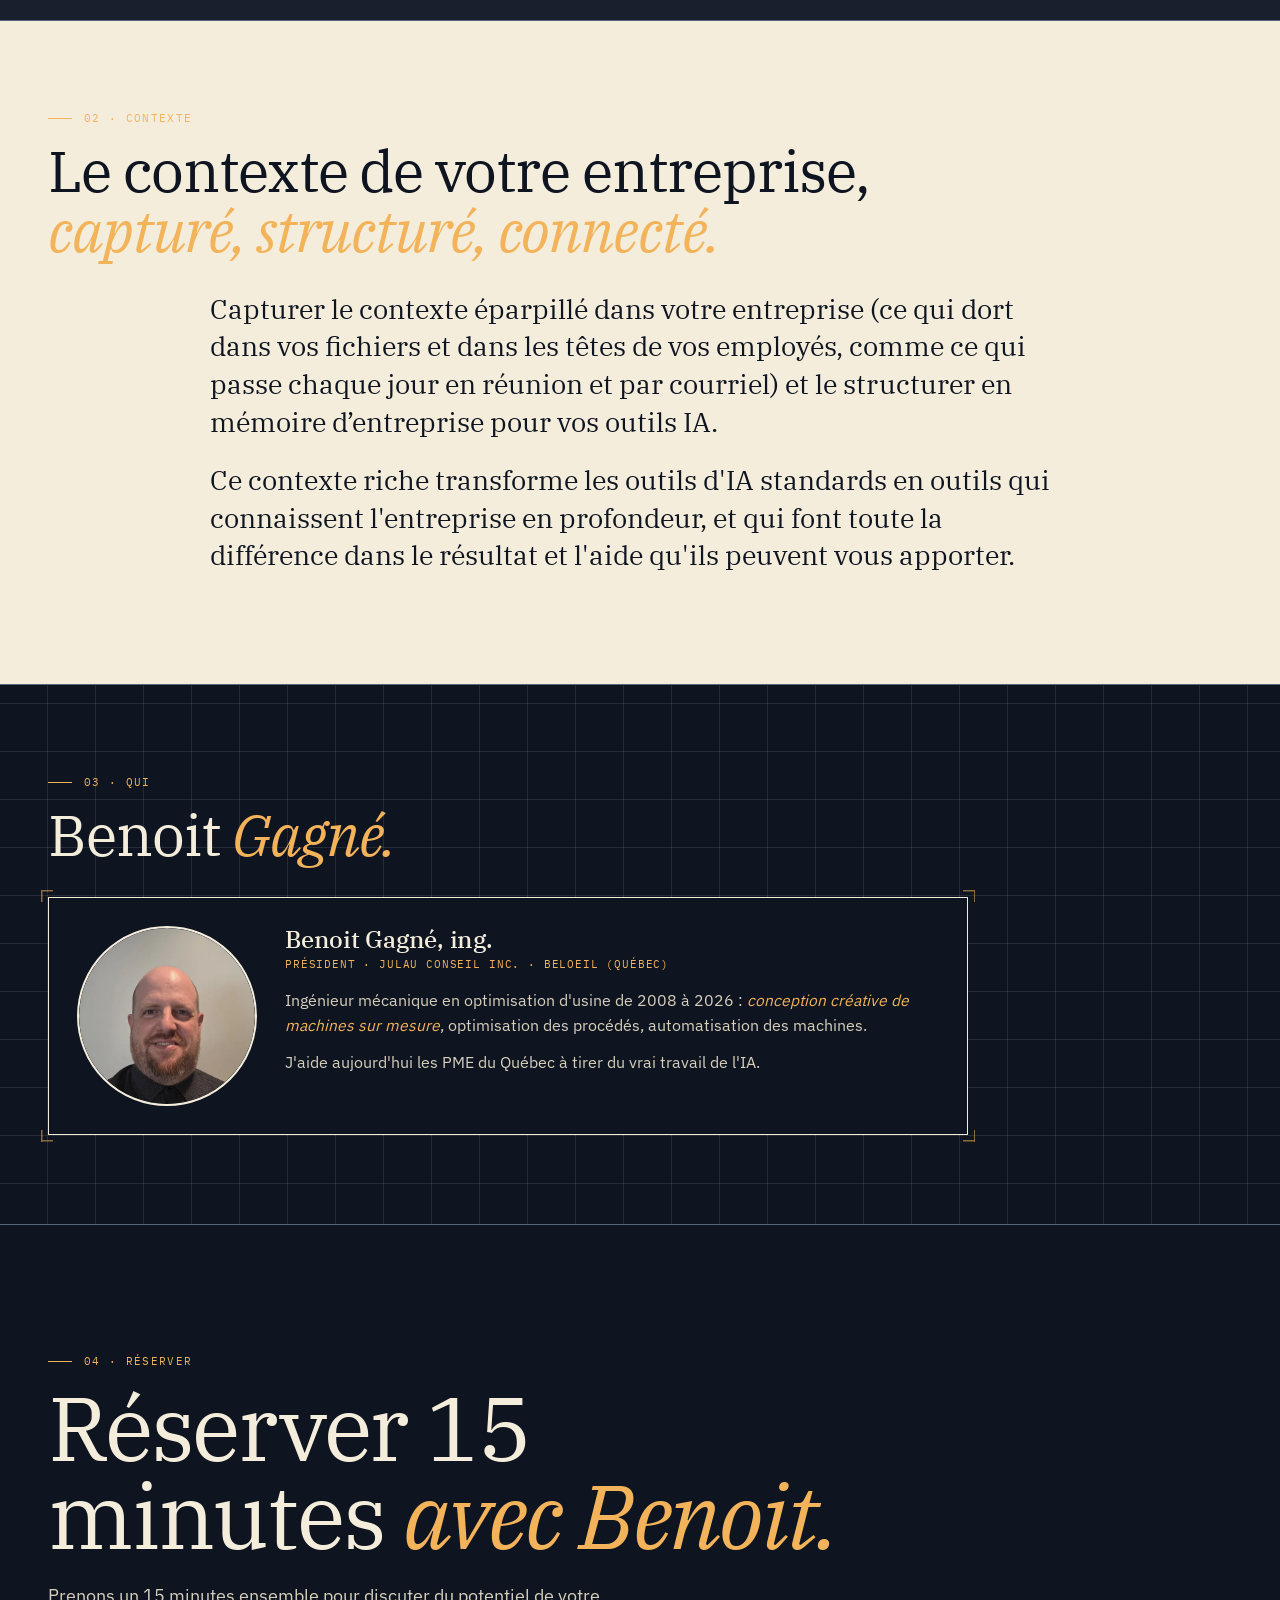
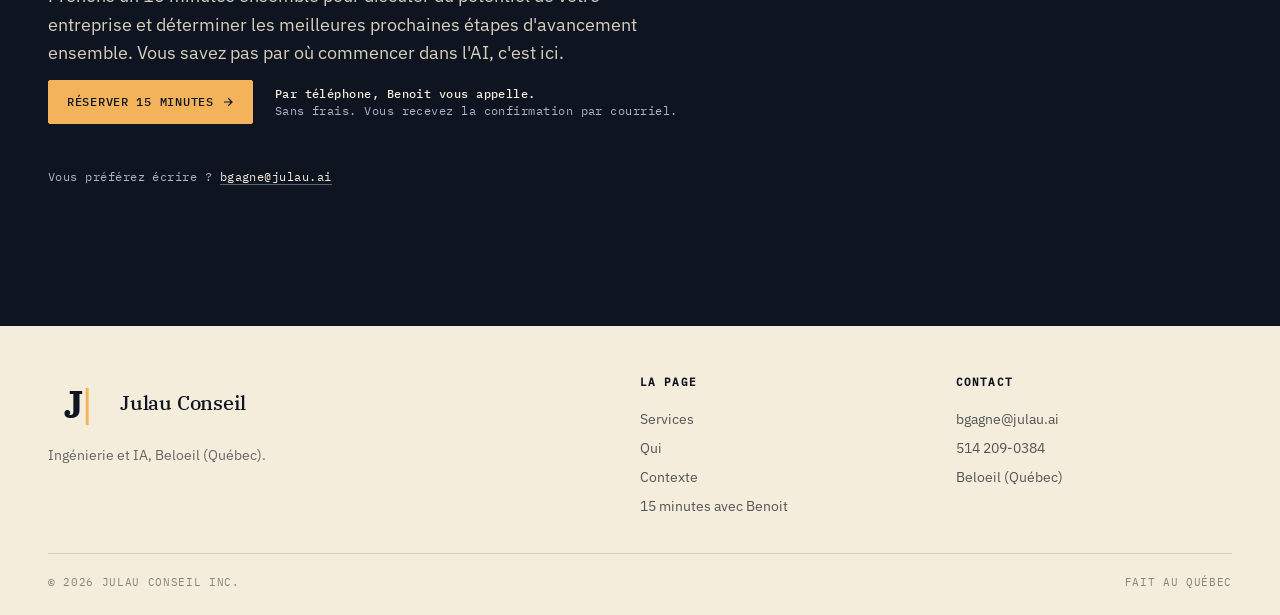
==== commit a712a90b: "bio : « depuis 2008 » devient « de 2008 a 2026 » (FR et EN) Correction factuelle demandee par Benoit" ====
--- a/index.html
+++ b/index.html
@@ -78,7 +78,7 @@
   <div class="f v13-rv d1" style="margin-top:32px">
     <div class="fp rond"><img src="portrait-rond-large-480.webp" alt="Benoit Gagné, ingénieur, président de Julau Conseil" width="180" height="180" loading="lazy"></div>
     <div><h3 class="fn">Benoit Gagné, ing.</h3><div class="fr">Président · Julau Conseil inc. · Beloeil (Québec)</div>
-      <p class="fb">Ingénieur mécanique en optimisation d'usine depuis 2008 : <span class="em">conception créative de machines sur mesure</span>, optimisation des procédés, automatisation des machines.</p>
+      <p class="fb">Ingénieur mécanique en optimisation d'usine de 2008 à 2026 : <span class="em">conception créative de machines sur mesure</span>, optimisation des procédés, automatisation des machines.</p>
       <p class="fb">J'aide aujourd'hui les PME du Québec à tirer du vrai travail de l'IA.</p></div>
   </div>
 </div></section>
